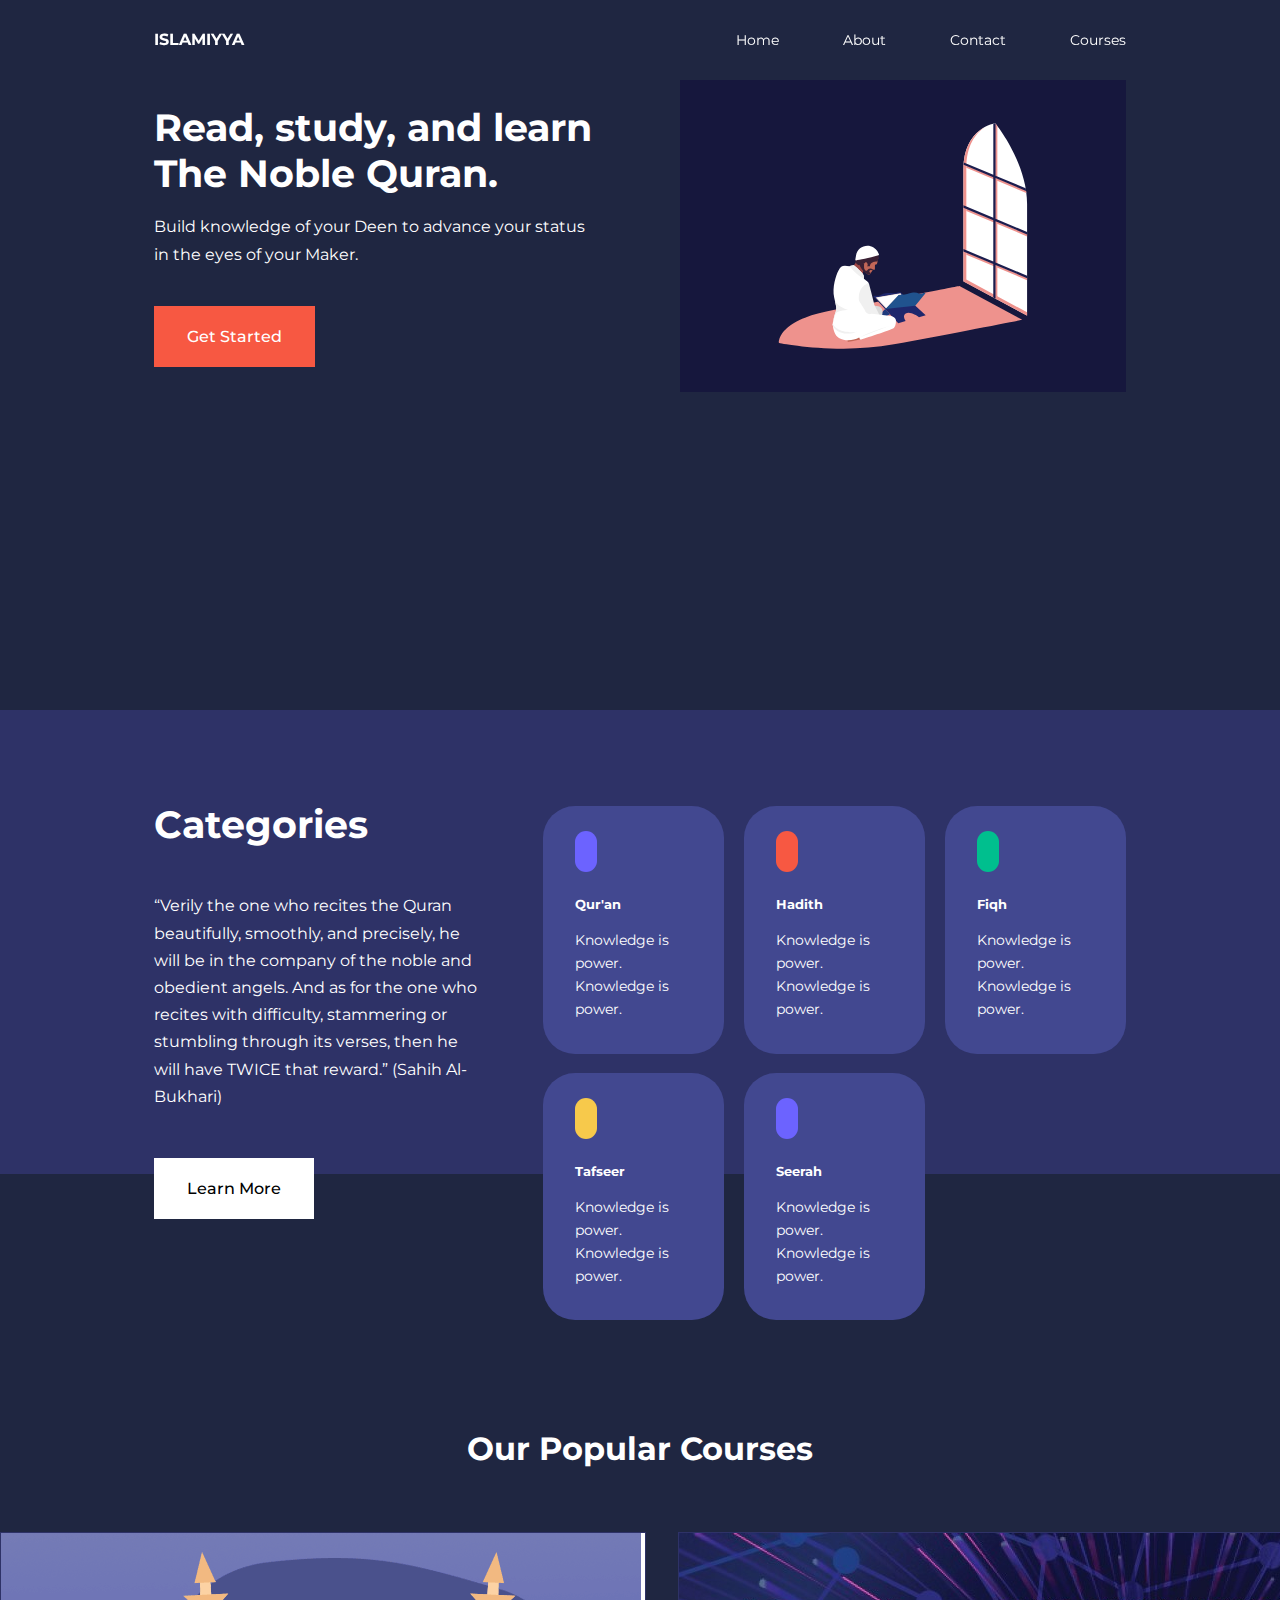
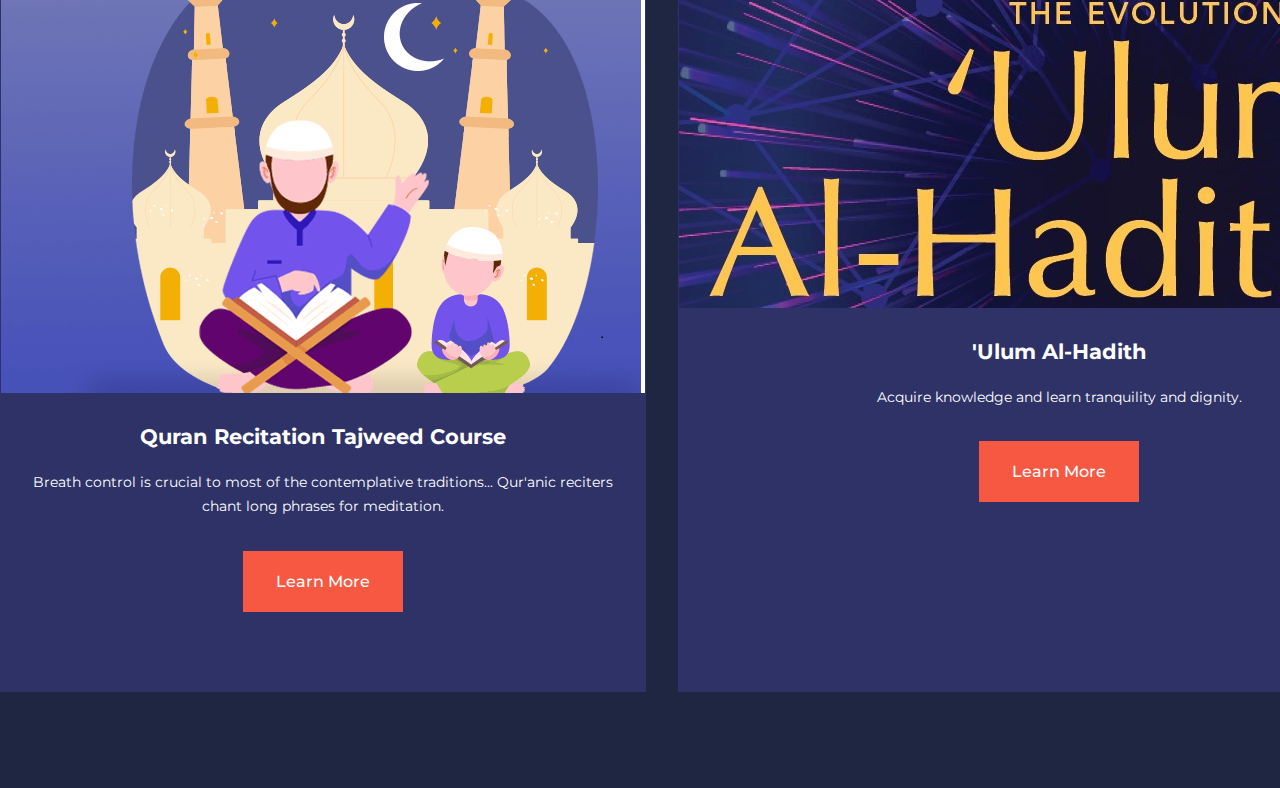
==== index.html @ 6edbc97e "working on course component" ====
<!DOCTYPE html>
<html lang="en">
<head>
    <meta charset="UTF-8">
    <meta http-equiv="X-UA-Compatible" content="IE=edge">
    <meta name="viewport" content="width=device-width, initial-scale=1.0">
    <title>Islamiyya</title>

    <!-- ICONSCOUNT CDN -->
    <link rel="stylesheet" href="https://unicons.iconscout.com/release/v4.0.0/css/line.css">

    <!-- GOOGLE FONTS (MONTSERRAT) -->
    <link rel="preconnect" href="https://fonts.googleapis.com">
    <link rel="preconnect" href="https://fonts.gstatic.com" crossorigin>
    <link href="https://fonts.googleapis.com/css2?family=Montserrat:ital,wght@0,300;0,400;0,500;0,700;0,800;0,900;1,900&family=Poppins:ital,wght@0,300;0,400;0,500;1,600&display=swap" rel="stylesheet">

    <link rel="stylesheet" href="./css/style.css">
</head>
<body> 
     <nav>
        <div class="container nav__container">
            <a href="index.html"><b>ISLAMIYYA</b></a>
            <ul class="nav__menu">
                <li><a href="index.html">Home</a></li>
                <li><a href="about.html">About</a></li>
                <li><a href="contact.html">Contact</a></li>
                <li><a href="courses.html">Courses</a></li>
            </ul>
             <button id="open-menu-btn"><i class="uil uil-list-ui-alt"></i></button>
             <button id="open-menu-btn"><i class="uil uil-multiply"></i></button>

        </div>
    </nav>
<!-- ==========================END OF NAV BAR========================= -->




<header>
    <div class="container header__container">
        <div class="header__left">
            <h1>Read, study, and learn The Noble Quran.</h1>
            <p>Build knowledge of your Deen to advance your status in the eyes of your Maker.
            </p>
            <a href="courses.html" class="btn btn-primary">Get Started</a>
        </div>

        <div class="header__right">
            <div class="header__right-image">
                <img src="./images/headerr.svg">
            </div>
        </div>
    </div>
</header>
<!-- =================END OF HEADER====================== -->




<section class="categories">
    <div class="container categories__container">
        <div class="categories__left">
            <h1>Categories</h1>
            <p>
                “Verily the one who recites the Quran beautifully, smoothly, and precisely, 
                he will be in the company of the noble and obedient angels. 
                And as for the one who recites with difficulty, stammering or stumbling through its verses, then he will have TWICE that reward.” (Sahih Al-Bukhari)
            </p>
            <a href="#" class="btn">Learn More</a>
        </div>
        <div class="categories__right">
            <article class="category">
                <span class="category__icon"><i class="uil uil-book-open"></i></span>
                    <h5>Qur'an</h5>
                    <p>Knowledge is power. Knowledge is power.</p>
            </article>

            <article class="category">
                <span class="category__icon"><i class="uil uil-book-open"></i></span>
                    <h5>Hadith</h5>
                    <p>Knowledge is power. Knowledge is power.</p>
            </article>

            <article class="category">
                <span class="category__icon"><i class="uil uil-book-open"></i></span>
                    <h5>Fiqh</h5>
                    <p>Knowledge is power. Knowledge is power.</p>
            </article>

            <article class="category">
                <span class="category__icon"><i class="uil uil-book-open"></i></span>
                    <h5>Tafseer</h5>
                    <p>Knowledge is power. Knowledge is power.</p>
            </article>

            <article class="category">
                <span class="category__icon"><i class="uil uil-book-open"></i></span>
                    <h5>Seerah</h5>
                    <p>Knowledge is power. Knowledge is power.</p>
            </article>
        </div>
    </div>
</section>
<!-- ================================END OF CATEGORIES====================================== -->




<section class="courses">
    <h2>Our Popular Courses</h2>
    <div class="containaner courses__container">
        <article class="course">
            <div class="course__image">
                <img src="./images/course1.png">
            </div>
            <div class="course__info">
                <h4>Quran Recitation Tajweed Course</h4>
            <p>Breath control is crucial to most of the contemplative traditions... Qur'anic reciters chant long phrases for meditation.</p>
            <a href="courses.html" class="btn btn-primary">Learn More</a>
            </div>
        </article>
        <article class="course">
            <div class="course__image">
                <img src="./images/course2.jpg">
            </div>
           <div class="course__info">
            <h4>'Ulum Al-Hadith</h4>
            <p>Acquire knowledge and learn tranquility and dignity.</p>
            <a href="courses.html" class="btn btn-primary">Learn More</a>
           </div>
        </article>
        <article class="course">
            <div class="course__image">
                <img src="./images/course3.jpg">
            </div>
            <div class="course__info">
                <h4>Tafseer</h4>
            <p>Tafseer is essential for proper understanding of Quran. Without knowledge of Tafseer, we can't understand the meaning of Quran. Tafseer is meant to explain to mankind the Book that has been revealed to them by Allah.</p>
            <a href="courses.html" class="btn btn-primary">Learn More</a>
            </div>
        </article>
    </div>
</section>
<!-- =======================END OF COURSES======================== -->





<script src="./main.js"></script>

</body>
</html>
---- css/style.css ----
* {
    margin: 0;
    padding: 0;
    border: 0;
    outline: 0;
    text-decoration: none;
    list-style: none;
    box-sizing: border-box;
}

:root {
    --color-primary: #6c63ff;
    --color-success: #00bf8e;
    --color-warning: #f7c94b;
    --color-danger: #f75842;
    --color-danger-variant: rgba(247, 88, 66, 0.4);
    --color-white: #fff;
    --color-light: rgba(255, 255, 255, 0.7);
    --color-black: #000;
    --color-bg: #1f2641;
    --color-bg1:#2e3267;
    --color-bg2: #424890;

    --container-width-lg: 76%;
    --container-width-md: 90%;
    --container-width-sm: 94%;

    --transition: all 400ms ease;
}

body {
    font-family: 'Montserrat', sans-serif;
    line-height: 1.7;
    color: var(--color-white);
    background: var(--color-bg);
}

.container {
    width: var(--container-width-lg);
    margin: 0 auto;
}

section {
    padding: 6rem 0;
}

section h2 {
    text-align: center;
    margin-bottom: 4rem;
}

h1,
h2,
h3,
h4,
h5 {
    line-height: 1.2;
}

h1 {
    font-size: 2.4rem;
}

h2 {
    font-size: 2rem;
}

h3 {
    font-size: 1.6rem; 
}

h4 {
    font-size: 1.3rem;
}

a {
    color: var(--color-white);
}

img {
    width: 100;
    display: block;
    object-fit: cover;
}

.btn {
    display: inline-block;
    background: var(--color-white);
    color: var(--color-black);
    padding: 1rem 2rem;
    border: 1px solid transparent;
    font-weight: 500;
    transition: var(--transition);
}

.btn:hover {
    background: transparent;
    color: var(--color-white);
    border-color: var(--color-white);
}

.btn-primary {
    background: var(--color-danger);
    color: var(--color-white);
}

/* ================== NAV BAR ===================== */
nav {
    background: transparent;
    width: 100vw;
    height: 5rem;
    position: fixed;
    top: 0;
    z-index: 11;
}

/* change navbar styles on scroll using js */
.window-scroll {
    background: var(--color-primary);
    box-shadow: 0 1rem 2rem rgba(0, 0, 0, 0.2);
}

.nav__container {
    height: 100%;
    display: flex;
    justify-content: space-between;
    align-items: center;
}

nav button {
    display: none; 
}

.nav__menu {
    display: flex;
    align-items: center;
    gap: 4rem;
}

.nav__menu a {
    font-size: 0.9rem;
    transition: var(--transition);
}

.nav__menu a:hover {
    color: var(--color-bg2);
}

/* =================HEADER==================== */
header {
    position: relative;
    top: 5rem;
    overflow: hidden;
    height: 70vh;
    margin-bottom: 5rem;
}

.header__container {
    display: grid;
    grid-template-columns: 1fr 1fr;
    align-items: center;
    gap: 5rem;
}

.header__left p {
    margin: 1rem 0 2.4rem;
}


/* =================CATEGORIES==================== */
.categories {
    background: var(--color-bg1);
    height:29rem;
}

.categories h1 {
    line-height: 1;
    margin-bottom: 3rem;
}

.categories__container {
    display: grid;
    grid-template-columns: 40% 60%;
    /* gap: 4rem; */
}

.categories__left {
    margin-right: 4rem;
}

.categories__left p {
    margin: 1rem 0 3rem;
}

.categories__right {
    display: grid;
    grid-template-columns: repeat(3, 1fr);
    gap: 1.2rem;
}

.category {
    background: var(--color-bg2);
    padding: 2rem;
    border-radius: 2rem;
    transition: var(--transition);
}

.category:hover {
    box-shadow: 0 3rem 3rem rgba(0, 0, 0, 0.3);
    z-index: 1;
}

.category:nth-child(2) .category__icon {
    background: var(--color-danger);
}

.category:nth-child(3) .category__icon {
    background: var(--color-success);
}

.category:nth-child(4) .category__icon {
    background: var(--color-warning);
}

.category:nth-child(5) .category__icon {
    background: var(--color-primary);
}

.category__icon {
    background: var(--color-primary);
    padding: 0.7rem;
    border-radius: 0.9rem;
}

.category h5 {
    margin: 2rem 0 1rem;
}

.category p {
    font-size: 0.85rem;
}

/* =============POPULAR COURSES================= */
.courses {
    margin-top: 10rem;
}

.courses__container {
    display: grid;
    grid-template-columns: repeat(3, 1fr);
    gap: 2rem;
}

.course {
    background: var(--color-bg1);
    text-align: center;
    border: 1px solid transparent;
    transition: var(--transition);
}

.course:hover {
    background: transparent;
    border-color: var(--color-primary);
}


.course__info {
    padding: 2rem;
}

.course__info p {
    margin: 1.2rem 0 2rem;
    font-size: 0.9rem;
}
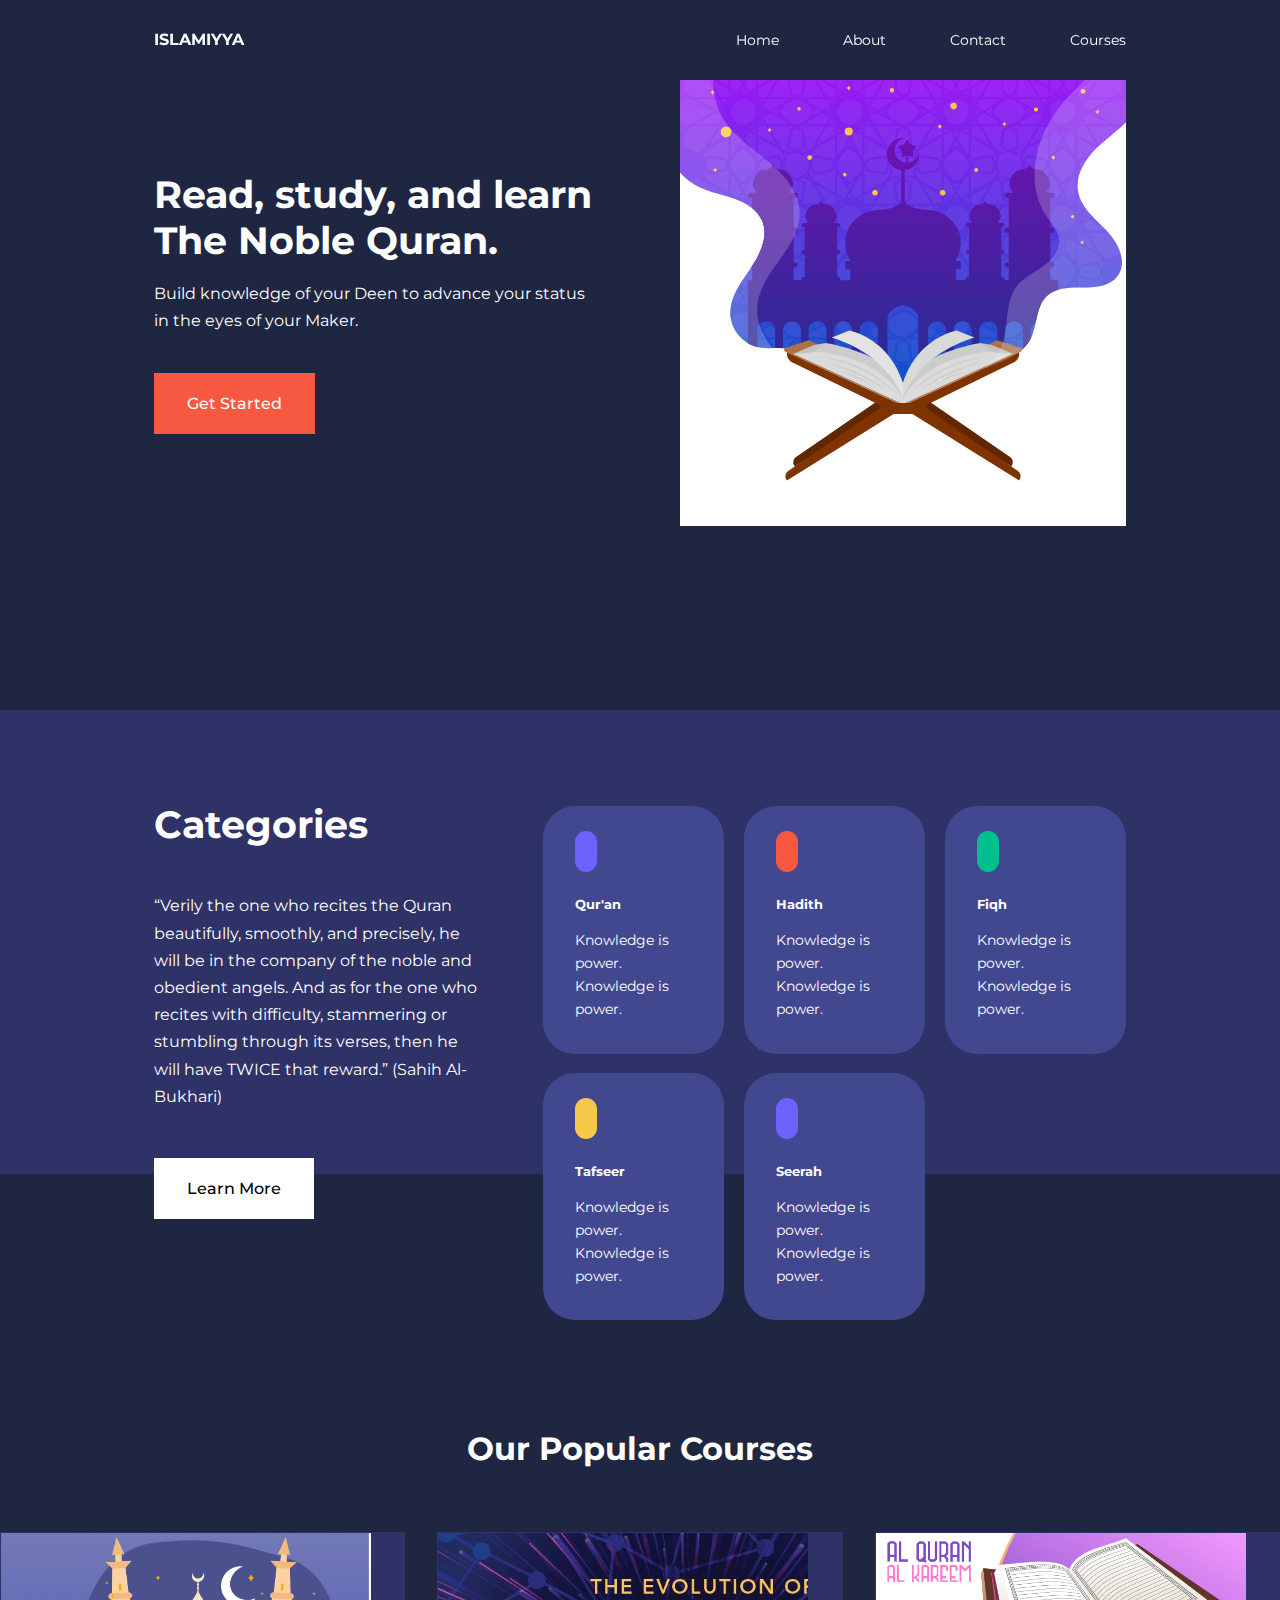
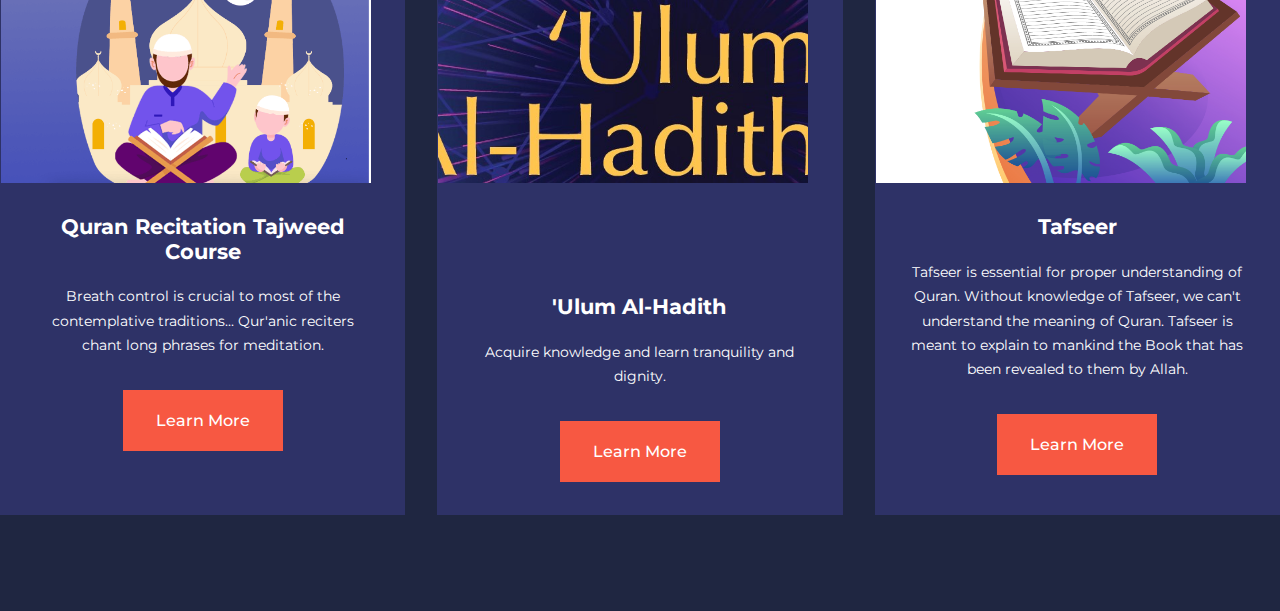
==== commit 2aff0dd7: "replace img-s" ====
--- a/index.html
+++ b/index.html
@@ -47,7 +47,7 @@
 
         <div class="header__right">
             <div class="header__right-image">
-                <img src="./images/headerr.svg">
+                <img src="./images/headerrr.svg">
             </div>
         </div>
     </div>
@@ -111,7 +111,7 @@
     <div class="containaner courses__container">
         <article class="course">
             <div class="course__image">
-                <img src="./images/course1.png">
+                <img src="./images/course1.png" width="370" height="250" />
             </div>
             <div class="course__info">
                 <h4>Quran Recitation Tajweed Course</h4>
@@ -121,7 +121,7 @@
         </article>
         <article class="course">
             <div class="course__image">
-                <img src="./images/course2.jpg">
+                <img src="./images/course2.jpg" width="370" height="250" />
             </div>
            <div class="course__info">
             <h4>'Ulum Al-Hadith</h4>
@@ -131,7 +131,7 @@
         </article>
         <article class="course">
             <div class="course__image">
-                <img src="./images/course3.jpg">
+                <img src="./images/course33.jpg" width="370" height="250" />
             </div>
             <div class="course__info">
                 <h4>Tafseer</h4>
--- a/css/style.css
+++ b/css/style.css
@@ -271,4 +271,8 @@
 .course__info p {
     margin: 1.2rem 0 2rem;
     font-size: 0.9rem;
-}+}
+.course:nth-child(2) .course__info  {
+    margin-top: 5rem;
+}
+
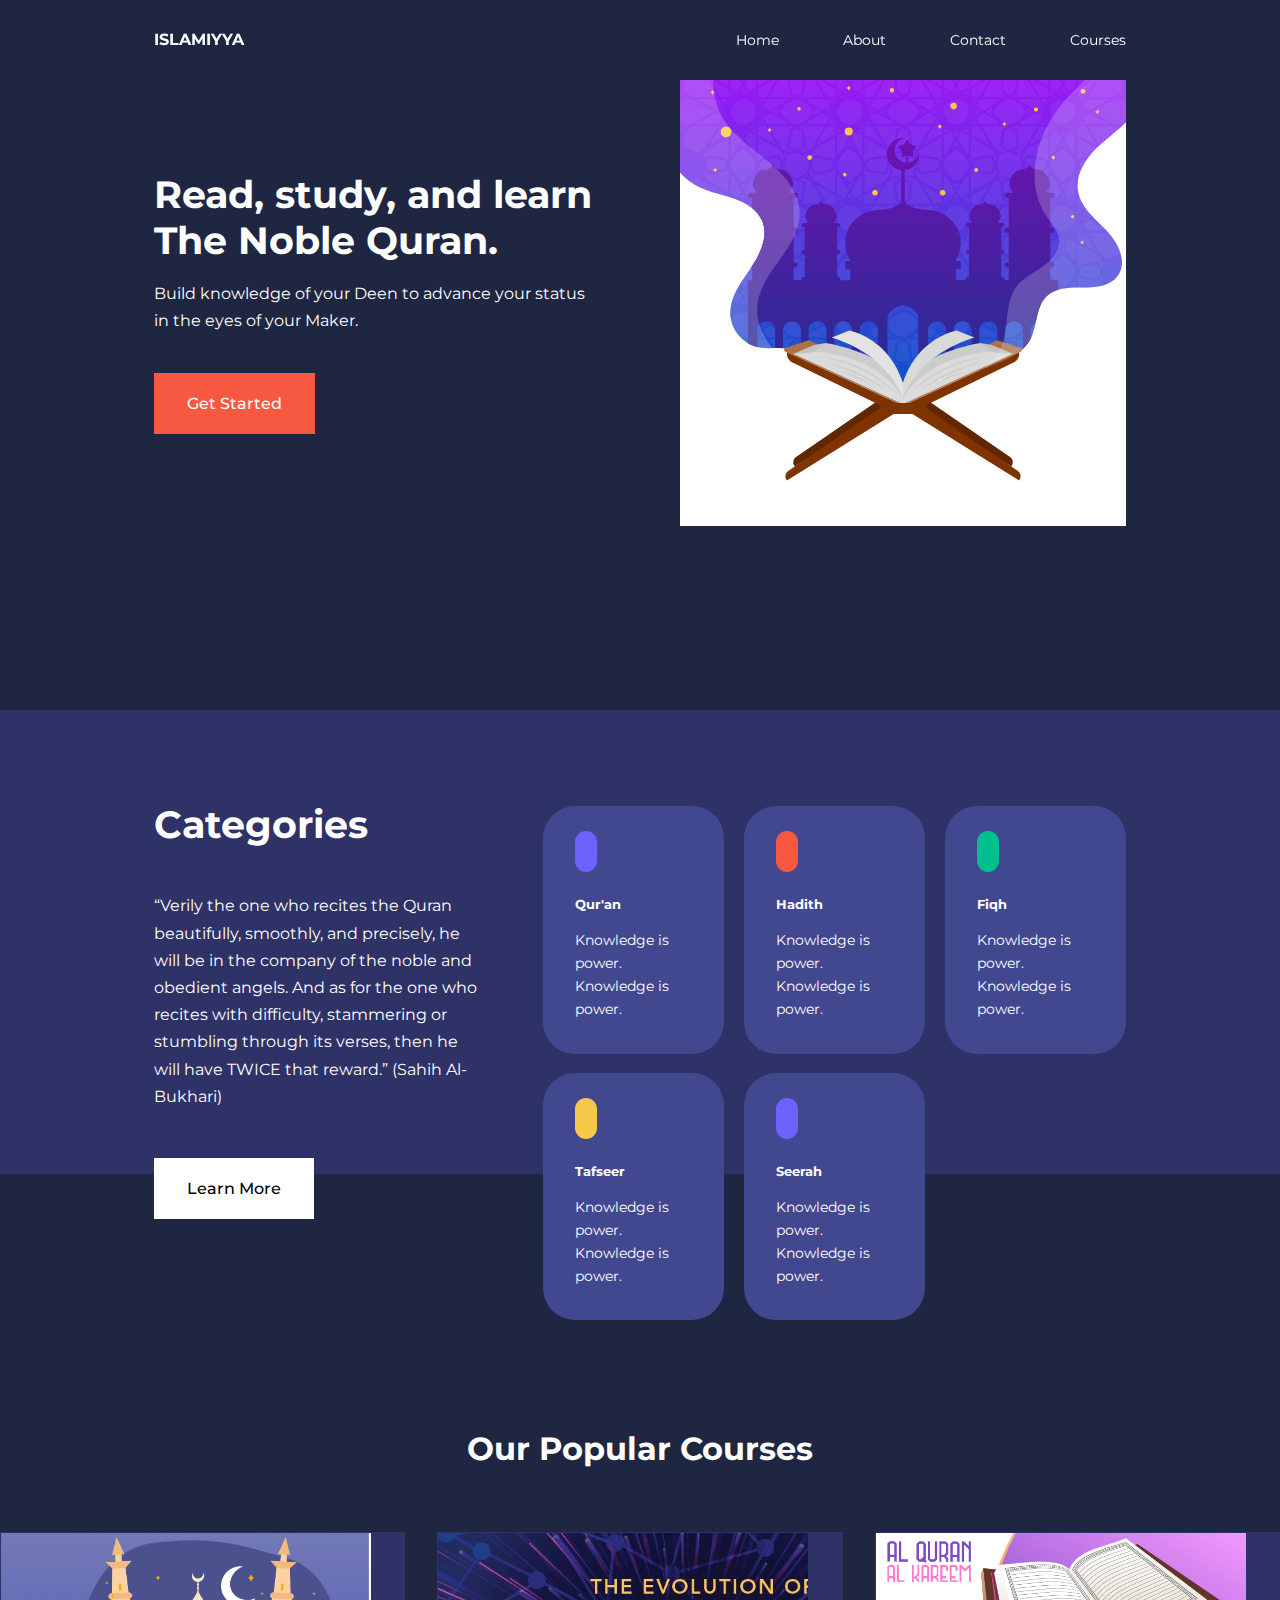
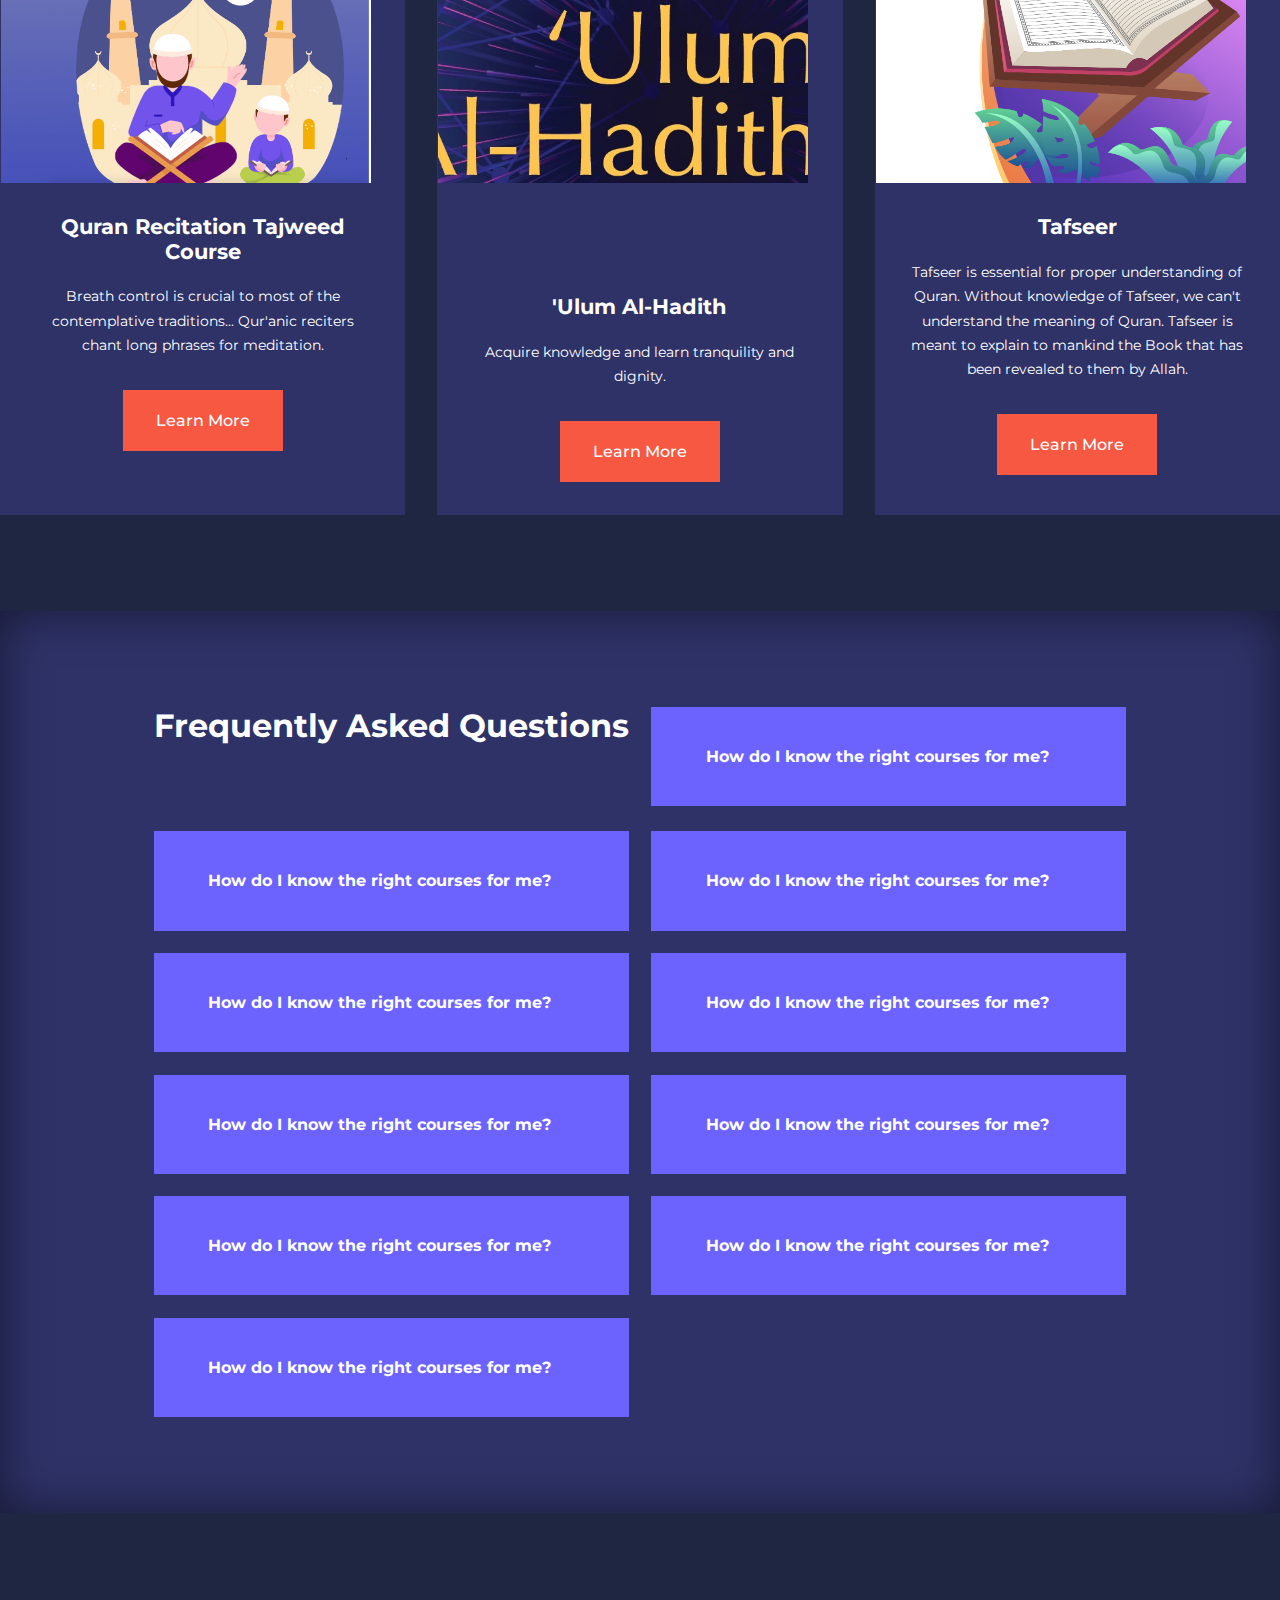
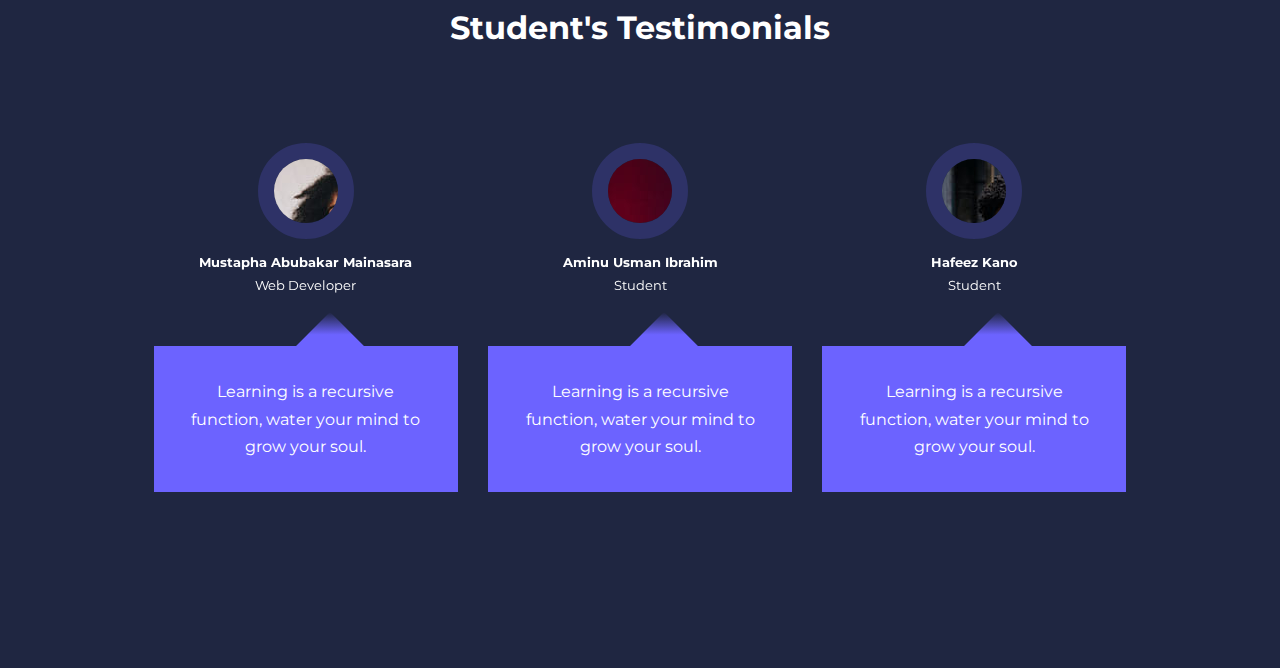
==== commit cd67f8ca: "working on swiperjs" ====
--- a/index.html
+++ b/index.html
@@ -13,6 +13,13 @@
     <link rel="preconnect" href="https://fonts.googleapis.com">
     <link rel="preconnect" href="https://fonts.gstatic.com" crossorigin>
     <link href="https://fonts.googleapis.com/css2?family=Montserrat:ital,wght@0,300;0,400;0,500;0,700;0,800;0,900;1,900&family=Poppins:ital,wght@0,300;0,400;0,500;1,600&display=swap" rel="stylesheet">
+
+
+    <!-- SWIPER JS -->
+    <link
+    rel="stylesheet"
+    href="https://cdn.jsdelivr.net/npm/swiper@8/swiper-bundle.min.css"
+    />
 
     <link rel="stylesheet" href="./css/style.css">
 </head>
@@ -144,10 +151,207 @@
 <!-- =======================END OF COURSES======================== -->
 
 
-
-
-
+<section class="faqs ">
+    <div class="container faqs__container">
+        <H2>Frequently Asked Questions</H2>
+        <article class="faq">
+            <div class="faq__icon"><i class="uil uil-plus"></i></div>
+            <div class="question__answer">
+                <h4>How do I know the right courses for me?</h4>
+                <p>
+                    Learning is a recursive function. Learning is a recursive function. Learning is a recursive function. Learning is a recursive 
+                    Learning is a recursive function. Learning is a recursive function.function. Learning is a recursive function. Learning is a recursive function. Learning is a recursive function.
+                </p>
+            </div>
+        </article>
+
+        <article class="faq">
+            <div class="faq__icon"><i class="uil uil-plus"></i></div>
+            <div class="question__answer">
+                <h4>How do I know the right courses for me?</h4>
+                <p>
+                    Learning is a recursive function. Learning is a recursive function. Learning is a recursive function. Learning is a recursive 
+                    Learning is a recursive function. Learning is a recursive function.function. Learning is a recursive function. Learning is a recursive function. Learning is a recursive function.
+                </p>
+            </div>
+        </article>
+        
+        <article class="faq">
+            <div class="faq__icon"><i class="uil uil-plus"></i></div>
+            <div class="question__answer">
+                <h4>How do I know the right courses for me?</h4>
+                <p>
+                    Learning is a recursive function. Learning is a recursive function. Learning is a recursive function. Learning is a recursive 
+                    Learning is a recursive function. Learning is a recursive function.function. Learning is a recursive function. Learning is a recursive function. Learning is a recursive function.
+                </p>
+            </div>
+        </article>
+        
+        <article class="faq">
+            <div class="faq__icon"><i class="uil uil-plus"></i></div>
+            <div class="question__answer">
+                <h4>How do I know the right courses for me?</h4>
+                <p>
+                    Learning is a recursive function. Learning is a recursive function. Learning is a recursive function. Learning is a recursive 
+                    Learning is a recursive function. Learning is a recursive function.function. Learning is a recursive function. Learning is a recursive function. Learning is a recursive function.
+                </p>
+            </div>
+        </article>
+        
+        <article class="faq">
+            <div class="faq__icon"><i class="uil uil-plus"></i></div>
+            <div class="question__answer">
+                <h4>How do I know the right courses for me?</h4>
+                <p>
+                    Learning is a recursive function. Learning is a recursive function. Learning is a recursive function. Learning is a recursive 
+                    Learning is a recursive function. Learning is a recursive function.function. Learning is a recursive function. Learning is a recursive function. Learning is a recursive function.
+                </p>
+            </div>
+        </article>
+        
+        <article class="faq">
+            <div class="faq__icon"><i class="uil uil-plus"></i></div>
+            <div class="question__answer">
+                <h4>How do I know the right courses for me?</h4>
+                <p>
+                    Learning is a recursive function. Learning is a recursive function. Learning is a recursive function. Learning is a recursive 
+                    Learning is a recursive function. Learning is a recursive function.function. Learning is a recursive function. Learning is a recursive function. Learning is a recursive function.
+                </p>
+            </div>
+        </article>
+        
+        <article class="faq">
+            <div class="faq__icon"><i class="uil uil-plus"></i></div>
+            <div class="question__answer">
+                <h4>How do I know the right courses for me?</h4>
+                <p>
+                    Learning is a recursive function. Learning is a recursive function. Learning is a recursive function. Learning is a recursive 
+                    Learning is a recursive function. Learning is a recursive function.function. Learning is a recursive function. Learning is a recursive function. Learning is a recursive function.
+                </p>
+            </div>
+        </article>
+        
+        <article class="faq">
+            <div class="faq__icon"><i class="uil uil-plus"></i></div>
+            <div class="question__answer">
+                <h4>How do I know the right courses for me?</h4>
+                <p>
+                    Learning is a recursive function. Learning is a recursive function. Learning is a recursive function. Learning is a recursive 
+                    Learning is a recursive function. Learning is a recursive function.function. Learning is a recursive function. Learning is a recursive function. Learning is a recursive function.
+                </p>
+            </div>
+        </article>
+        
+        <article class="faq">
+            <div class="faq__icon"><i class="uil uil-plus"></i></div>
+            <div class="question__answer">
+                <h4>How do I know the right courses for me?</h4>
+                <p>
+                    Learning is a recursive function. Learning is a recursive function. Learning is a recursive function. Learning is a recursive 
+                    Learning is a recursive function. Learning is a recursive function.function. Learning is a recursive function. Learning is a recursive function. Learning is a recursive function.
+                </p>
+            </div>
+        </article>
+        
+        <article class="faq">
+            <div class="faq__icon"><i class="uil uil-plus"></i></div>
+            <div class="question__answer">
+                <h4>How do I know the right courses for me?</h4>
+                <p>
+                    Learning is a recursive function. Learning is a recursive function. Learning is a recursive function. Learning is a recursive 
+                    Learning is a recursive function. Learning is a recursive function.function. Learning is a recursive function. Learning is a recursive function. Learning is a recursive function.
+                </p>
+            </div>
+        </article>
+    </div>
+</section>
+<!-- ==================END OF FAQS================================= -->
+
+
+<section class="container testimonials__container mySwiper">
+    <h2>Student's Testimonials</h2>
+    <div class="swiper-wrapper">
+        <article class="testimonial swiper-slide">
+            <div class="avatar">
+                <img src="./images/avatar1.jpg">
+            </div>
+            <div class="testimonial__info">
+                <h5>Mustapha Abubakar Mainasara</h5>
+                <small>Web Developer</small>
+                <div class="testimonial__body">
+                    <p>Learning is a recursive function, water your mind to grow your soul.</p>
+                </div>
+            </div> 
+        </article>
+
+        <article class="testimonial swiper-slide">
+            <div class="avatar">
+                <img src="./images/avatar2.jpg">
+            </div>
+            <div class="testimonial__info">
+                <h5>Aminu Usman Ibrahim</h5>
+                <small>Student</small>
+                <div class="testimonial__body">
+                    <p>Learning is a recursive function, water your mind to grow your soul.</p>
+                </div>
+            </div>
+        </article>
+
+        <article class="testimonial swiper-slide">
+            <div class="avatar">
+                <img src="./images/avatar3.jpg">
+            </div>
+            <div class="testimonial__info">
+                <h5>Hafeez Kano</h5>
+                <small>Student</small>
+                <div class="testimonial__body">
+                    <p>Learning is a recursive function, water your mind to grow your soul.</p>
+                </div>
+            </div>
+        </article>
+
+        <article class="testimonial swiper-slide">
+            <div class="avatar">
+                <img src="./images/avatar4.jpg">
+            </div>
+            <div class="testimonial__info">
+                <h5>Usman Auta</h5>
+                <small>Student</small>
+                <div class="testimonial__body">
+                    <p>Learning is a recursive function, water your mind to grow your soul.</p>
+                </div>
+            </div>
+        </article>
+
+        <article class="testimonial swiper-slide">
+            <div class="avatar">
+                <img src="./images/avatar5.jpg">
+            </div>
+            <div class="testimonial__info">
+                <h5>Mustapha Abubakar Mainasara</h5>
+                <small>Student</small>
+                <div class="testimonial__body">
+                    <p>Learning is a recursive function, water your mind to grow your soul.</p>
+                </div>
+            </div>
+        </article>
+    </div>
+</section>
+
+
+<script src="https://cdn.jsdelivr.net/npm/swiper@8/swiper-bundle.min.js"></script>
 <script src="./main.js"></script>
+
+<script>
+    var swiper = new Swiper(".mySwiper", {
+      slidesPerView: "3",
+      spaceBetween: 30,
+      pagination: {
+        el: ".swiper-pagination",
+        clickable: true,
+      },
+    });
+</script>
 
 </body>
 </html>--- a/css/style.css
+++ b/css/style.css
@@ -256,6 +256,7 @@
     text-align: center;
     border: 1px solid transparent;
     transition: var(--transition);
+    /* height: fit-content; */
 }
 
 .course:hover {
@@ -276,3 +277,93 @@
     margin-top: 5rem;
 }
 
+/* =================FAQS==================== */
+.faqs {
+    background: var(--color-bg1);
+    box-shadow: inset 0 0 3rem rgba(0, 0, 0, 0.5);
+}
+
+.faqs__container {
+    display: grid;
+    grid-template-columns: 1fr 1fr;
+    gap: 1.4rem;
+}
+
+.faq {
+    padding: 2rem;
+    display: flex;
+    align-items: center;
+    gap: 1.4rem;
+    height: fit-content;
+    background: var(--color-primary);
+    cursor: pointer;
+}
+
+.faq h4 {
+    font-size: 1rem;
+    line-height: 2.2;
+}
+
+.faq__icon {
+    align-self: flex-start;
+    font-size: 1.2rem;
+}
+
+.faq p {
+    margin-top: 0.8rem;
+    display: none;
+}
+
+.faq.open p {
+    display: block;
+}
+
+
+/* =======================TESTIMONIALS========================= */
+.testimonials__container {
+    overflow-x: hidden;
+    position: relative;
+    margin-bottom: 5rem;
+}
+
+.testimonial {
+    padding-top: 2rem;
+}
+
+.avatar {
+    width: 6rem;
+    height: 6rem;
+    border-radius: 50%;
+    overflow: hidden;
+    margin: 0 auto 1rem;
+    border: 1rem solid var(--color-bg1);
+}
+
+.testimonial__info {
+    text-align: center;
+}
+
+.testimonial__body {
+    background: var(--color-primary);
+    padding: 2rem;
+    margin-top: 3rem;
+    position: relative;
+}
+
+.testimonial__body::before {
+    content: "";
+    display: block;
+    background: linear-gradient(135deg, transparent,
+    var(--color-primary),
+    var(--color-primary),
+    var(--color-primary)
+    );
+    width: 3rem;
+    height: 3rem;
+    position: absolute;
+    left: 50%;
+    top: -1.5rem;
+    transform: rotate(45deg);
+}
+
+
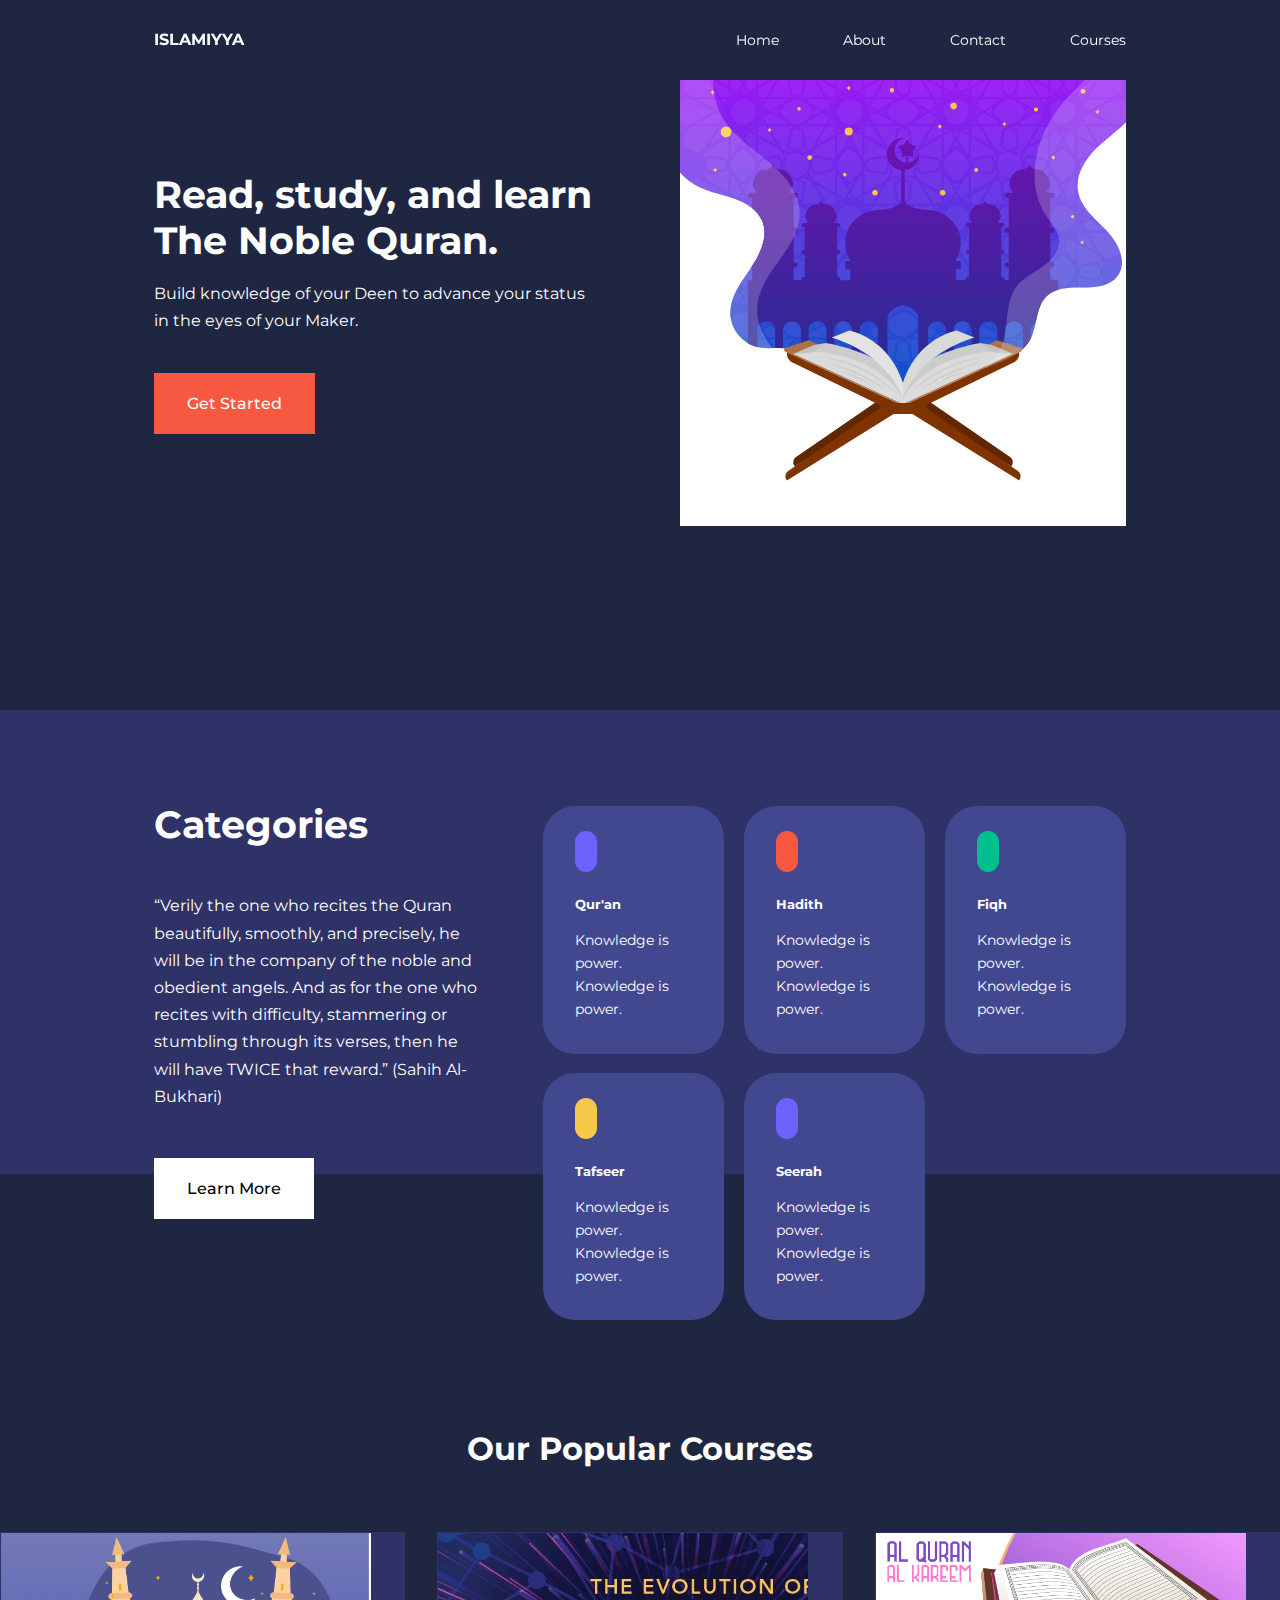
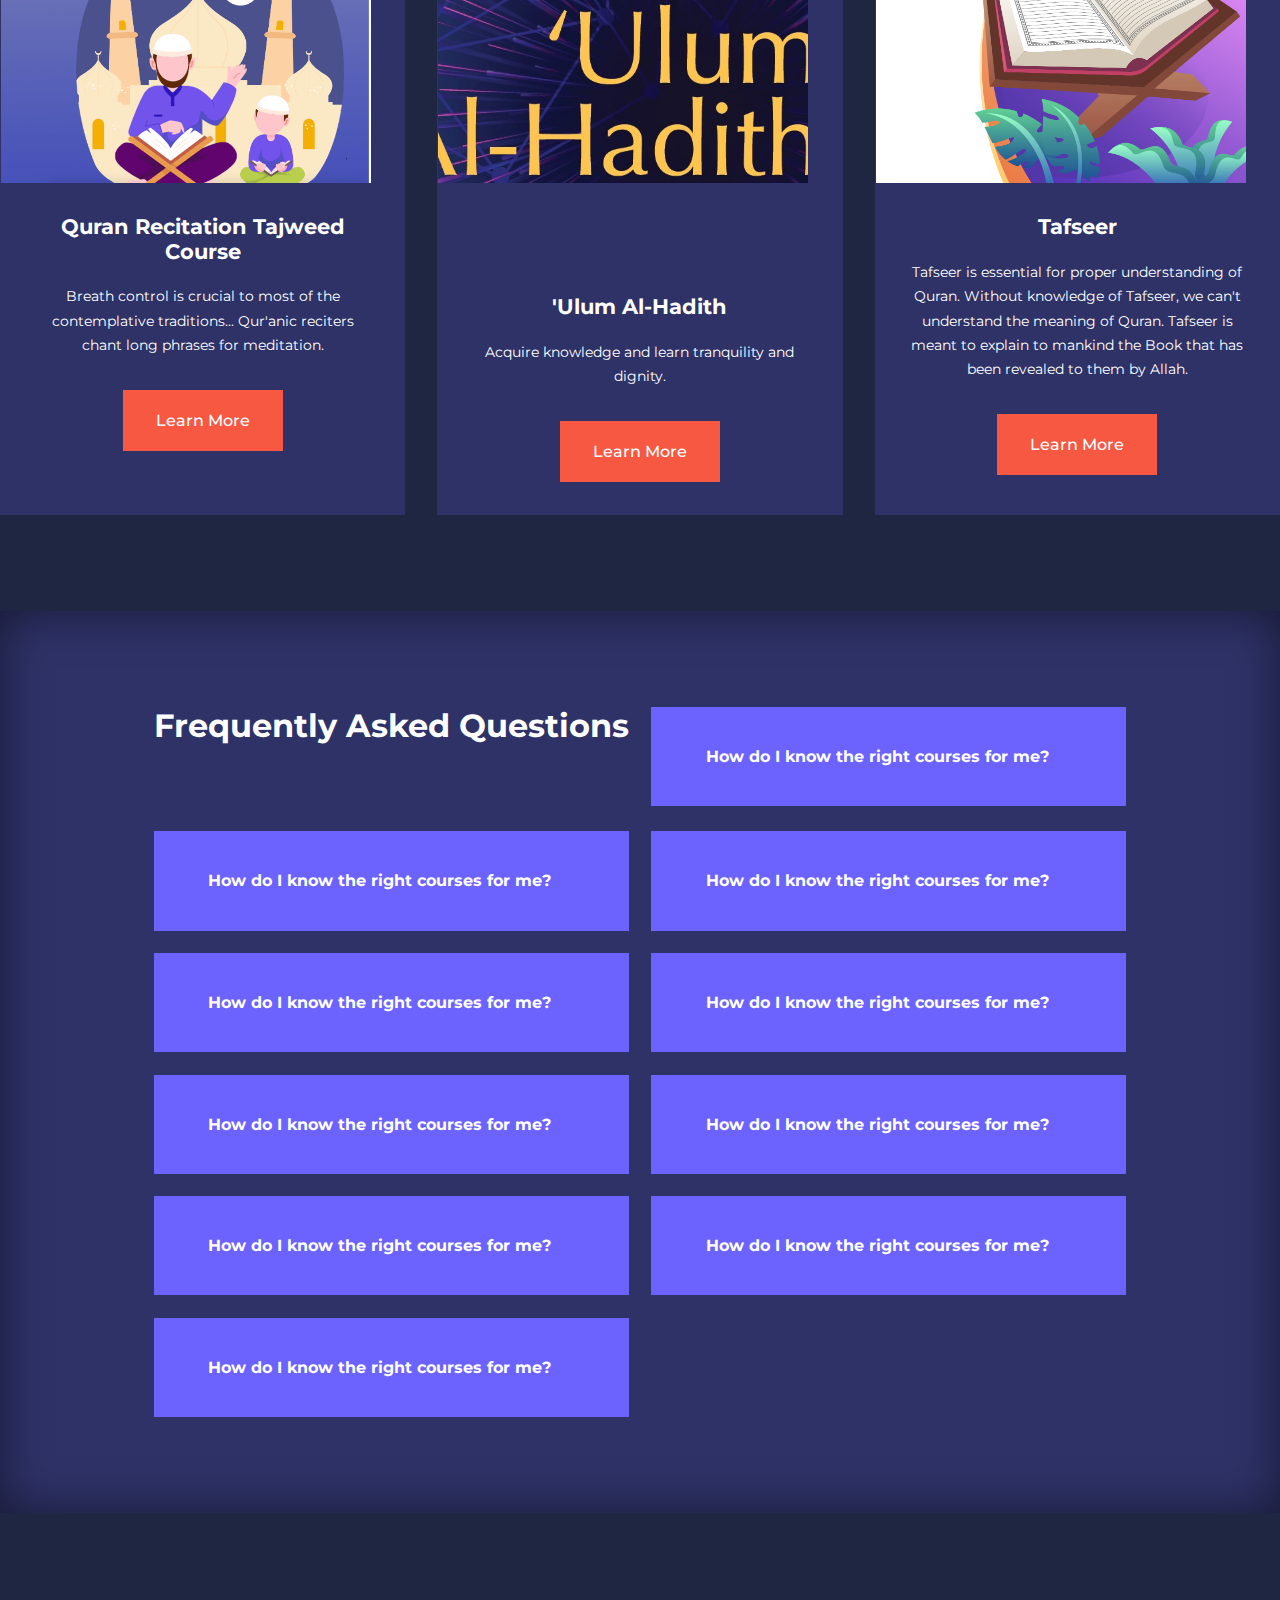
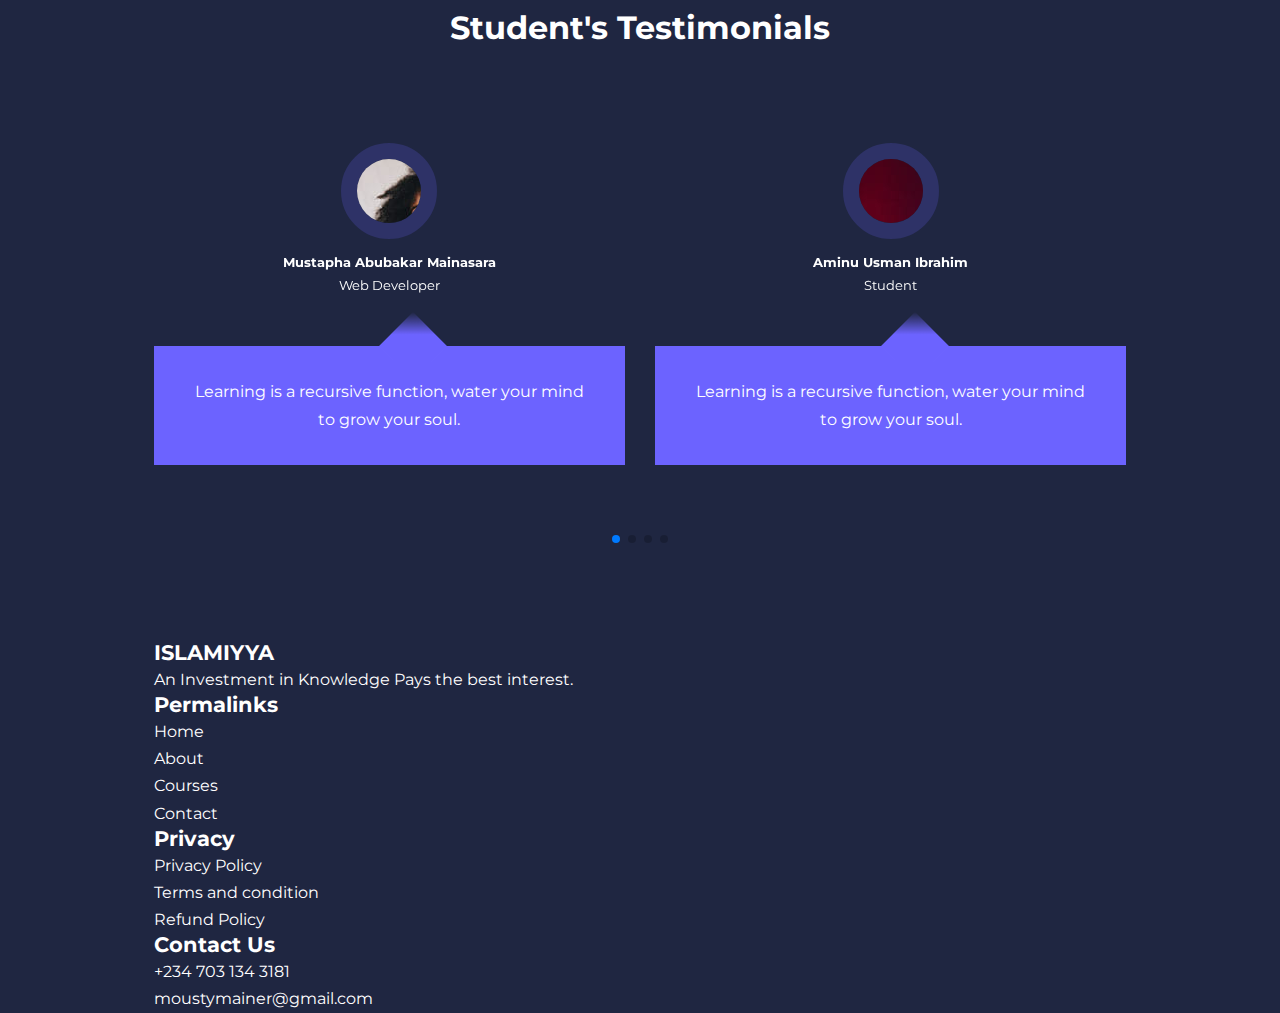
==== commit e223d7d1: "Update index.html" ====
--- a/index.html
+++ b/index.html
@@ -336,7 +336,52 @@
             </div>
         </article>
     </div>
+    <div class="swiper-pagination"></div>
 </section>
+
+
+
+<footer class="footer">
+    <div class="container footer__container">
+        <div class="footer__1">
+            <a href="index.html" class="footer__logo"><h4>ISLAMIYYA</h4></a>
+            <p>An Investment in Knowledge Pays the best interest.</p>
+        </div>
+        
+        <div class="footer__2">
+            <h4>Permalinks</h4>
+            <ul class="permalinks">
+                <li><a href="index.html">Home</a></li>
+                <li><a href="about.html">About</a></li>
+                <li><a href="courses.html">Courses</a></li>
+                <li><a href="contact.html">Contact</a></li>
+            </ul>
+        </div>
+
+        <div class="footer__3">
+            <h4>Privacy</h4>
+            <ul class="privacy">
+                <li><a href="#">Privacy Policy</a></li>
+                <li><a href="#">Terms and condition</a></li>
+                <li><a href="#">Refund Policy</a></li>
+            </ul>
+        </div>
+
+        <div class="footer__4">
+            <h4>Contact Us</h4>
+            <div>
+                <p>+234 703 134 3181</p>
+                <p>moustymainer@gmail.com</p>
+            </div>
+
+        <ul class="footer__socials"></ul>
+            <li>
+                <a href="#"><i class="uil uil-facebook-f"></i></a>
+            </li>
+        </div>
+
+    </div>
+</footer>
 
 
 <script src="https://cdn.jsdelivr.net/npm/swiper@8/swiper-bundle.min.js"></script>
@@ -344,12 +389,18 @@
 
 <script>
     var swiper = new Swiper(".mySwiper", {
-      slidesPerView: "3",
+      slidesPerView: "1",
       spaceBetween: 30,
       pagination: {
         el: ".swiper-pagination",
         clickable: true,
       },
+      // when window width is >= 600px
+      breakpoints: {
+        600: {
+            slidesPerView: 2
+        }
+      }
     });
 </script>
 
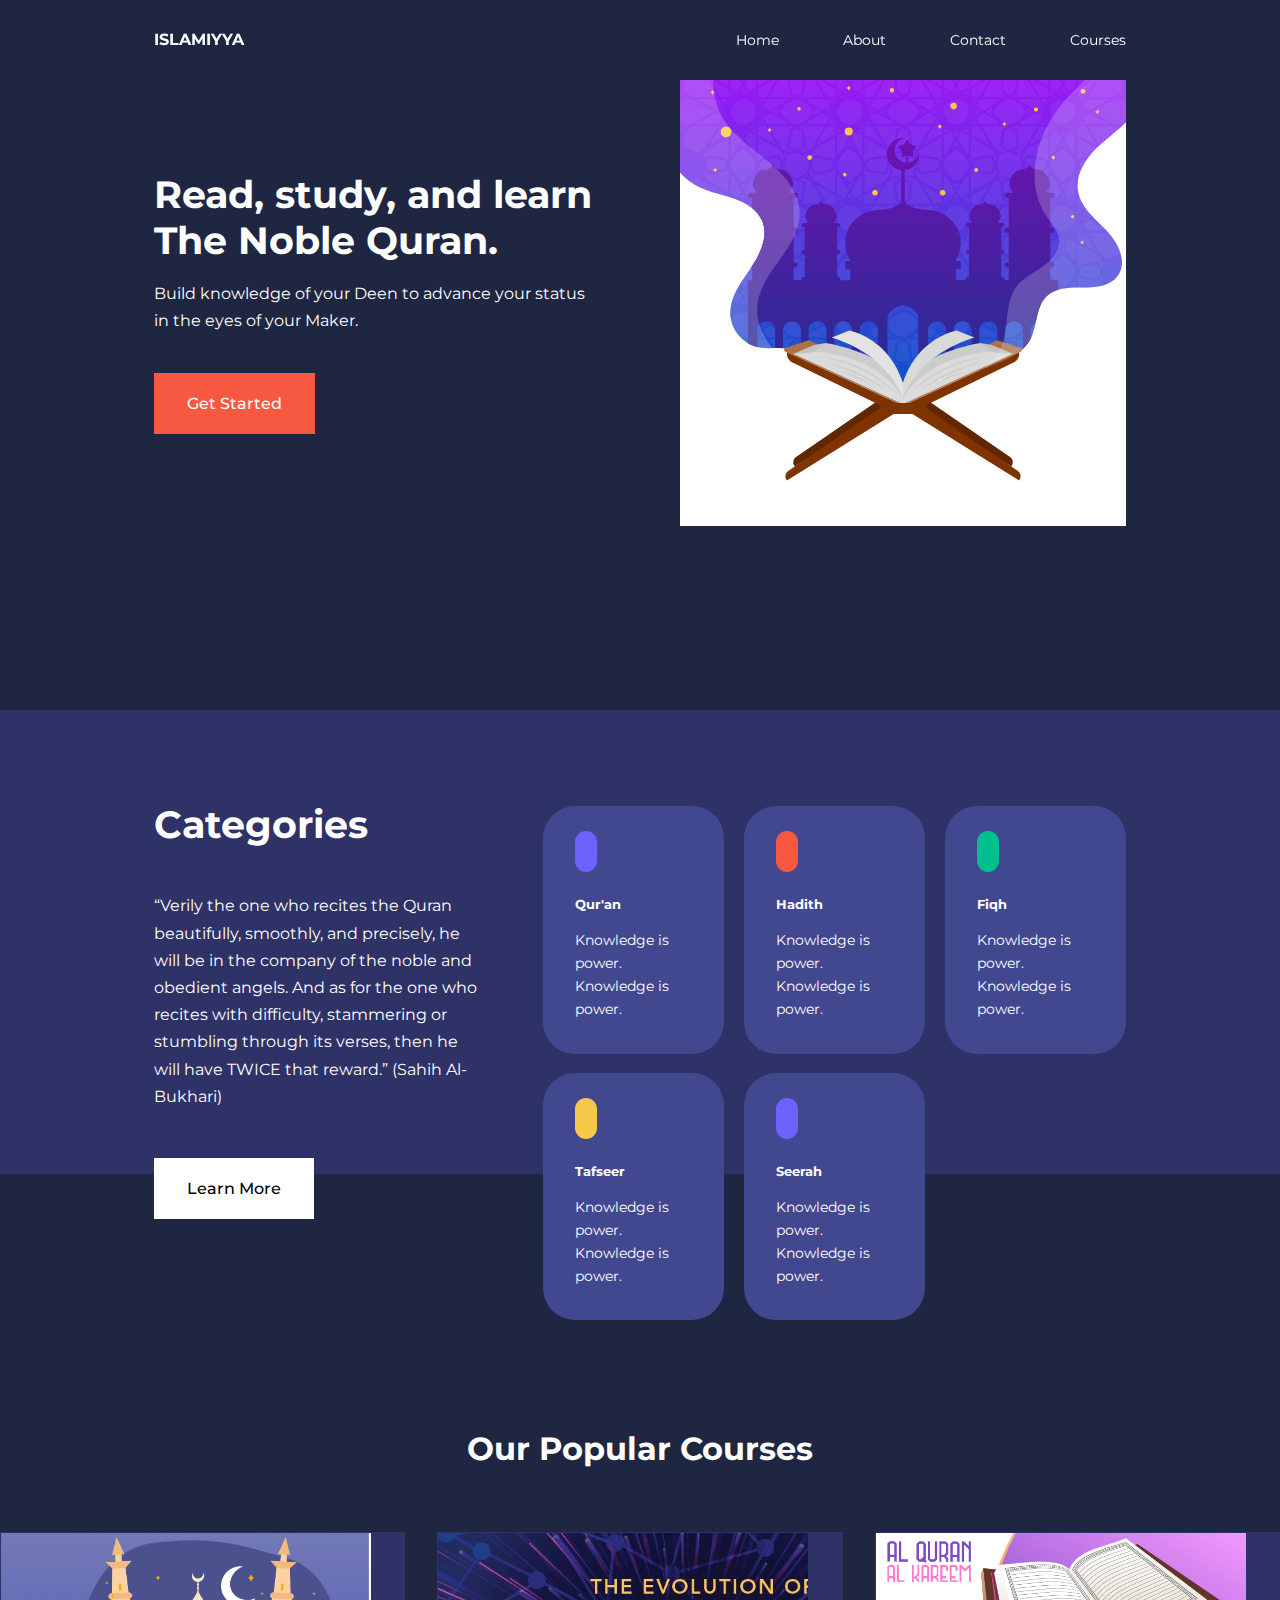
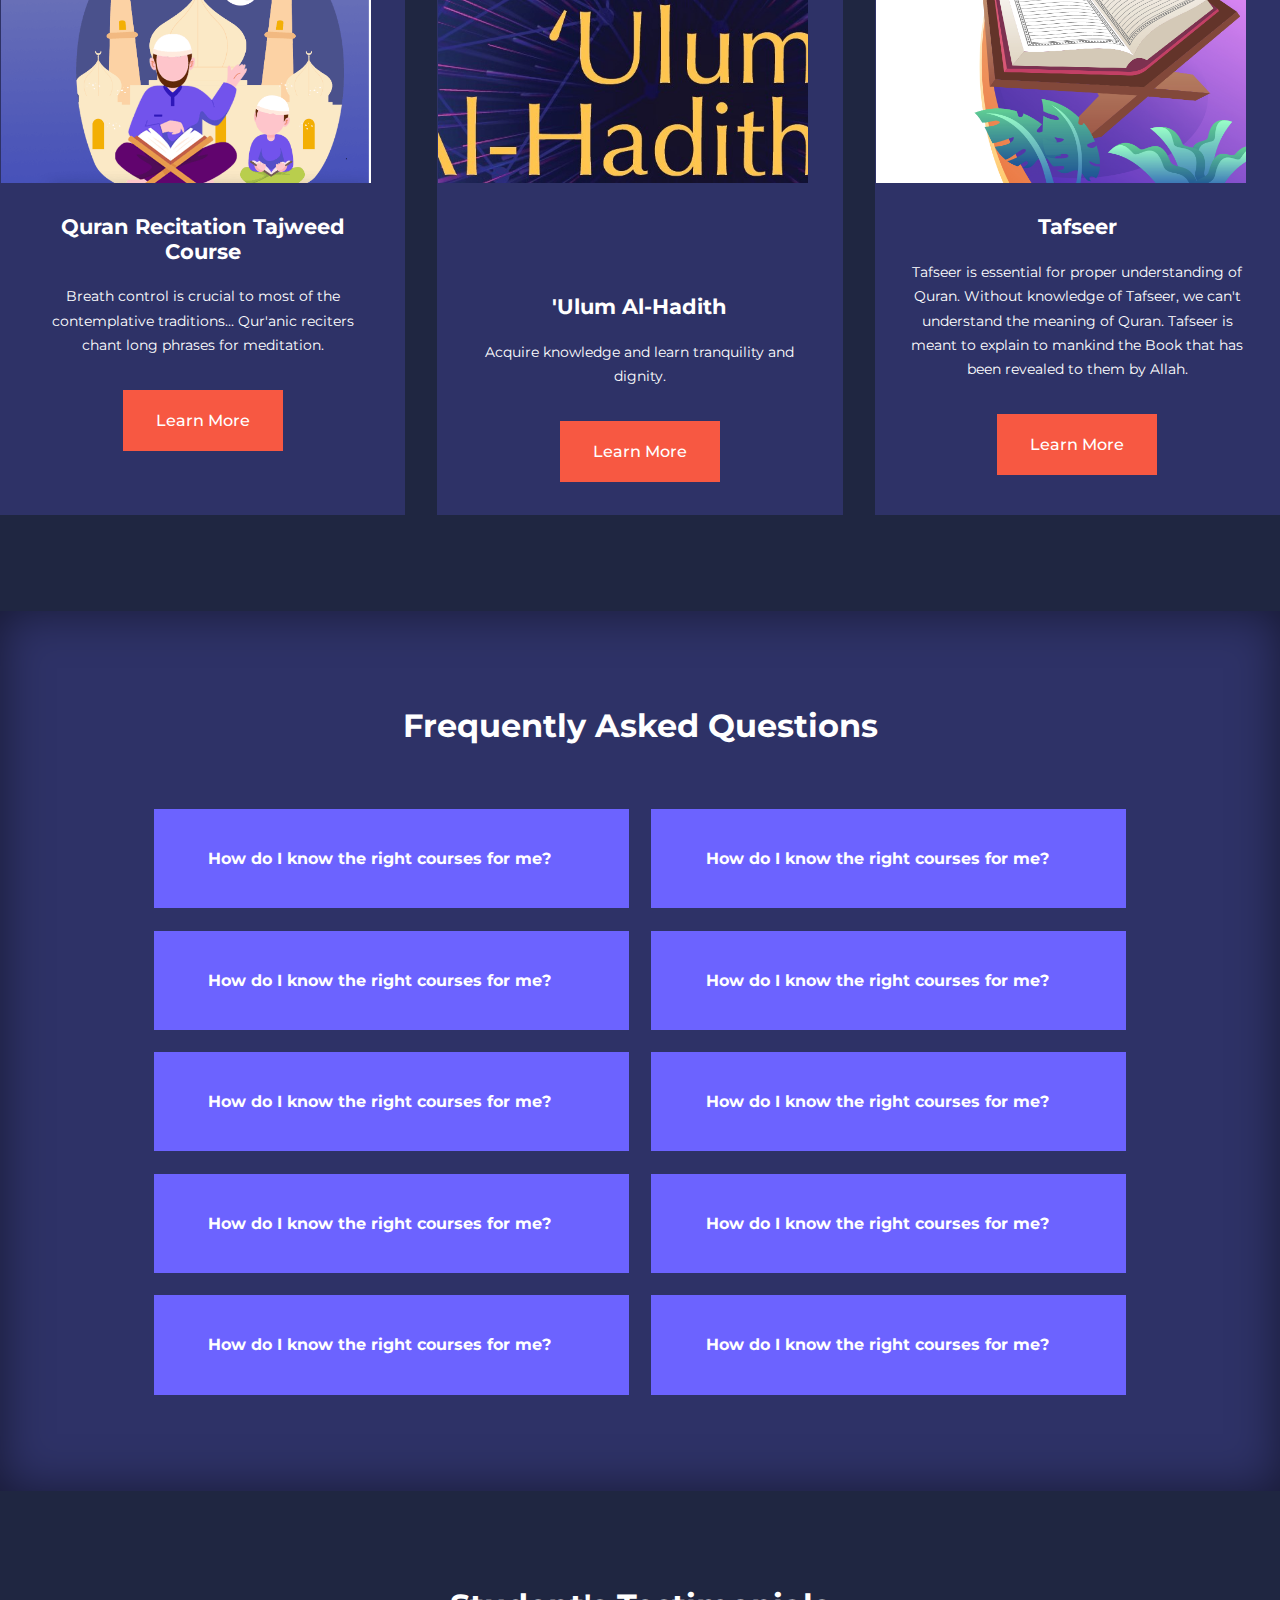
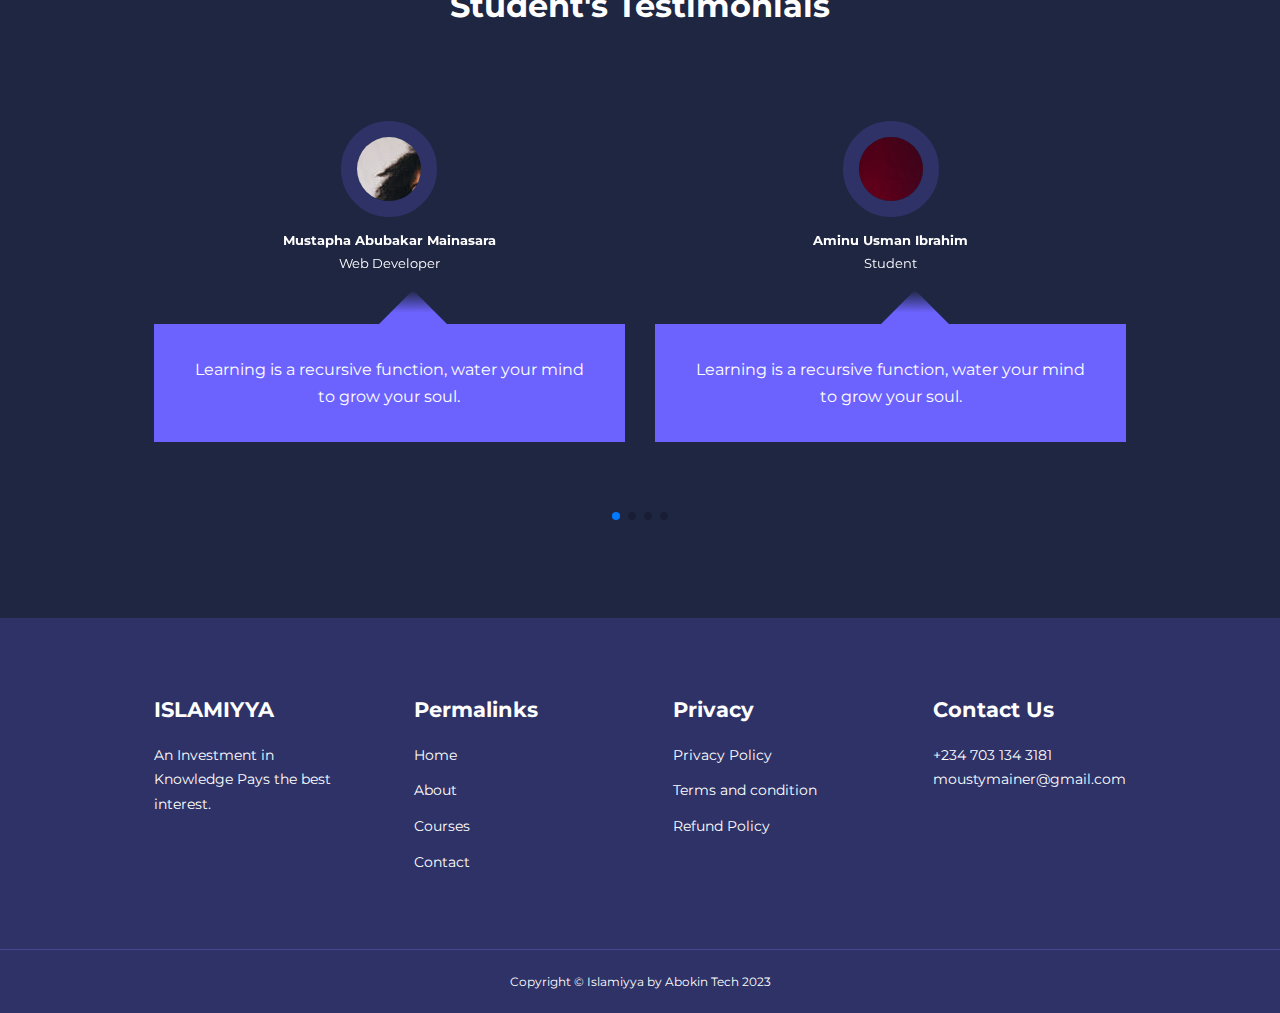
==== commit fb4948ad: "working on nav bar media query" ====
--- a/index.html
+++ b/index.html
@@ -34,11 +34,11 @@
                 <li><a href="courses.html">Courses</a></li>
             </ul>
              <button id="open-menu-btn"><i class="uil uil-list-ui-alt"></i></button>
-             <button id="open-menu-btn"><i class="uil uil-multiply"></i></button>
-
+             <button id="close-menu-btn"><i class="uil uil-multiply"></i></button>
         </div>
     </nav>
 <!-- ==========================END OF NAV BAR========================= -->
+
 
 
 
@@ -60,6 +60,7 @@
     </div>
 </header>
 <!-- =================END OF HEADER====================== -->
+
 
 
 
@@ -113,6 +114,7 @@
 
 
 
+
 <section class="courses">
     <h2>Our Popular Courses</h2>
     <div class="containaner courses__container">
@@ -151,9 +153,12 @@
 <!-- =======================END OF COURSES======================== -->
 
 
+
+
+
 <section class="faqs ">
+    <H2>Frequently Asked Questions</H2>
     <div class="container faqs__container">
-        <H2>Frequently Asked Questions</H2>
         <article class="faq">
             <div class="faq__icon"><i class="uil uil-plus"></i></div>
             <div class="question__answer">
@@ -266,6 +271,9 @@
     </div>
 </section>
 <!-- ==================END OF FAQS================================= -->
+
+
+
 
 
 <section class="container testimonials__container mySwiper">
@@ -338,6 +346,9 @@
     </div>
     <div class="swiper-pagination"></div>
 </section>
+<!-- ====================END OF TESTIMONIALS================================ -->
+
+
 
 
 
@@ -376,10 +387,20 @@
 
         <ul class="footer__socials"></ul>
             <li>
-                <a href="#"><i class="uil uil-facebook-f"></i></a>
+                <a href="#"><i class="uil uil-facebook"></i></a>
             </li>
-        </div>
-
+            <li>
+                <a href="#"><i class="uil uil-twitter"></i></a>
+
+            </li>
+            <li>
+                <a href="#"><i class="uil uil-instagram"></i></a>
+            </li>
+        </div>
+
+    </div>
+    <div class="footer__copyright">
+        <small>Copyright &copy; Islamiyya by <a href="https://portfolio-inky-psi-48.vercel.app/">Abokin Tech </a>2023</small>
     </div>
 </footer>
 
--- a/css/style.css
+++ b/css/style.css
@@ -367,3 +367,139 @@
 }
 
 
+/* ======================FOOTER================================= */
+.footer {
+    background: var(--color-bg1);
+    padding-top: 5rem;
+    font-size: 0.9rem;
+}
+
+.footer__container {
+    display: grid;
+    grid-template-columns: repeat(4, 1fr);
+    gap: 5rem;
+}
+
+.footer__container > div h4 {
+    margin-bottom: 1.2rem;
+}
+
+.footer__1 p {
+    margin: 0 0 2rem;
+}
+
+footer ul li {
+    margin-bottom: 0.7rem;
+}
+
+footer ul li a:hover {
+    text-decoration: underline;
+}
+
+.footer__socials {
+    display: flex;
+    gap: 1rem;
+    font-size: 1.2rem;
+    margin-top: 2rem;
+}
+
+.footer__copyright {
+    text-align: center;
+    margin-top: 4rem;
+    padding: 1.2rem 0;
+    border-top: 1px solid var(--color-bg2);
+}
+
+/* =======================MEDIA QUERIES (TABLETS)========================= */
+
+@media screen and (max-width: 1024px) {
+    .container {
+        width: var(--container-width-md);
+        
+    }
+
+    h1 {
+        font-size: 2.2rem;
+    }
+
+    h2 {
+        font-size: 1.7rem;
+    }
+    
+    h3 {
+        font-size: 1.4rem;
+    }
+
+    h4 {
+        font-size: 1.2rem;
+    }
+
+    /* ==================NAV BAR===================== */
+    nav button {
+        display: inline-block;
+        background: transparent;
+        font-size: 1.8rem;
+        color: var(--color-white);
+        cursor: pointer;
+    }
+
+    nav button#close-menu-btn {
+        display: none;
+    }
+
+    .nav__menu {
+        position: fixed;
+        top: 5rem;
+        right: 5%;
+        height: fit-content;
+        width: 18rem;
+        flex-direction: column;
+        gap: 0;
+        display: none;
+    }  
+
+    .nav__menu li {
+        width: 100%;
+        height: 5.8rem;
+        animation: animateNavItems 400ms linear forwards;
+        transform-origin: top right;
+        opacity: 0;
+    }
+
+    .nav__menu li:nth-child(2) {
+        animation-delay: 200ms;
+    }
+
+    .nav__menu li:nth-child(3) {
+        animation-delay: 400ms;
+    }
+
+    .nav__menu li:nth-child(4) {
+        animation-delay: 600ms;
+    }
+
+    @keyframes animateNavItems {
+        0% {
+            transform: rotateZ(-90deg) rotateX(90deg) scale(0.1);
+        }
+
+        100% {
+            transform: rotateZ(0)  rotateX(0) scale(1);
+            opacity: 1;
+        }
+    }
+
+    .nav__menu li a {
+        background: var(--color-primary);
+        box-shadow: -4rem 6rem 10rem rgba(0, 0, 0, 0.6);
+        width: 100%;
+        height: 100%;
+        display: grid;
+        place-items: center;
+    }
+
+    .nav__menu li a:hover {
+        background: var(--color-bg2);
+        color: var(--color-white);
+    }
+}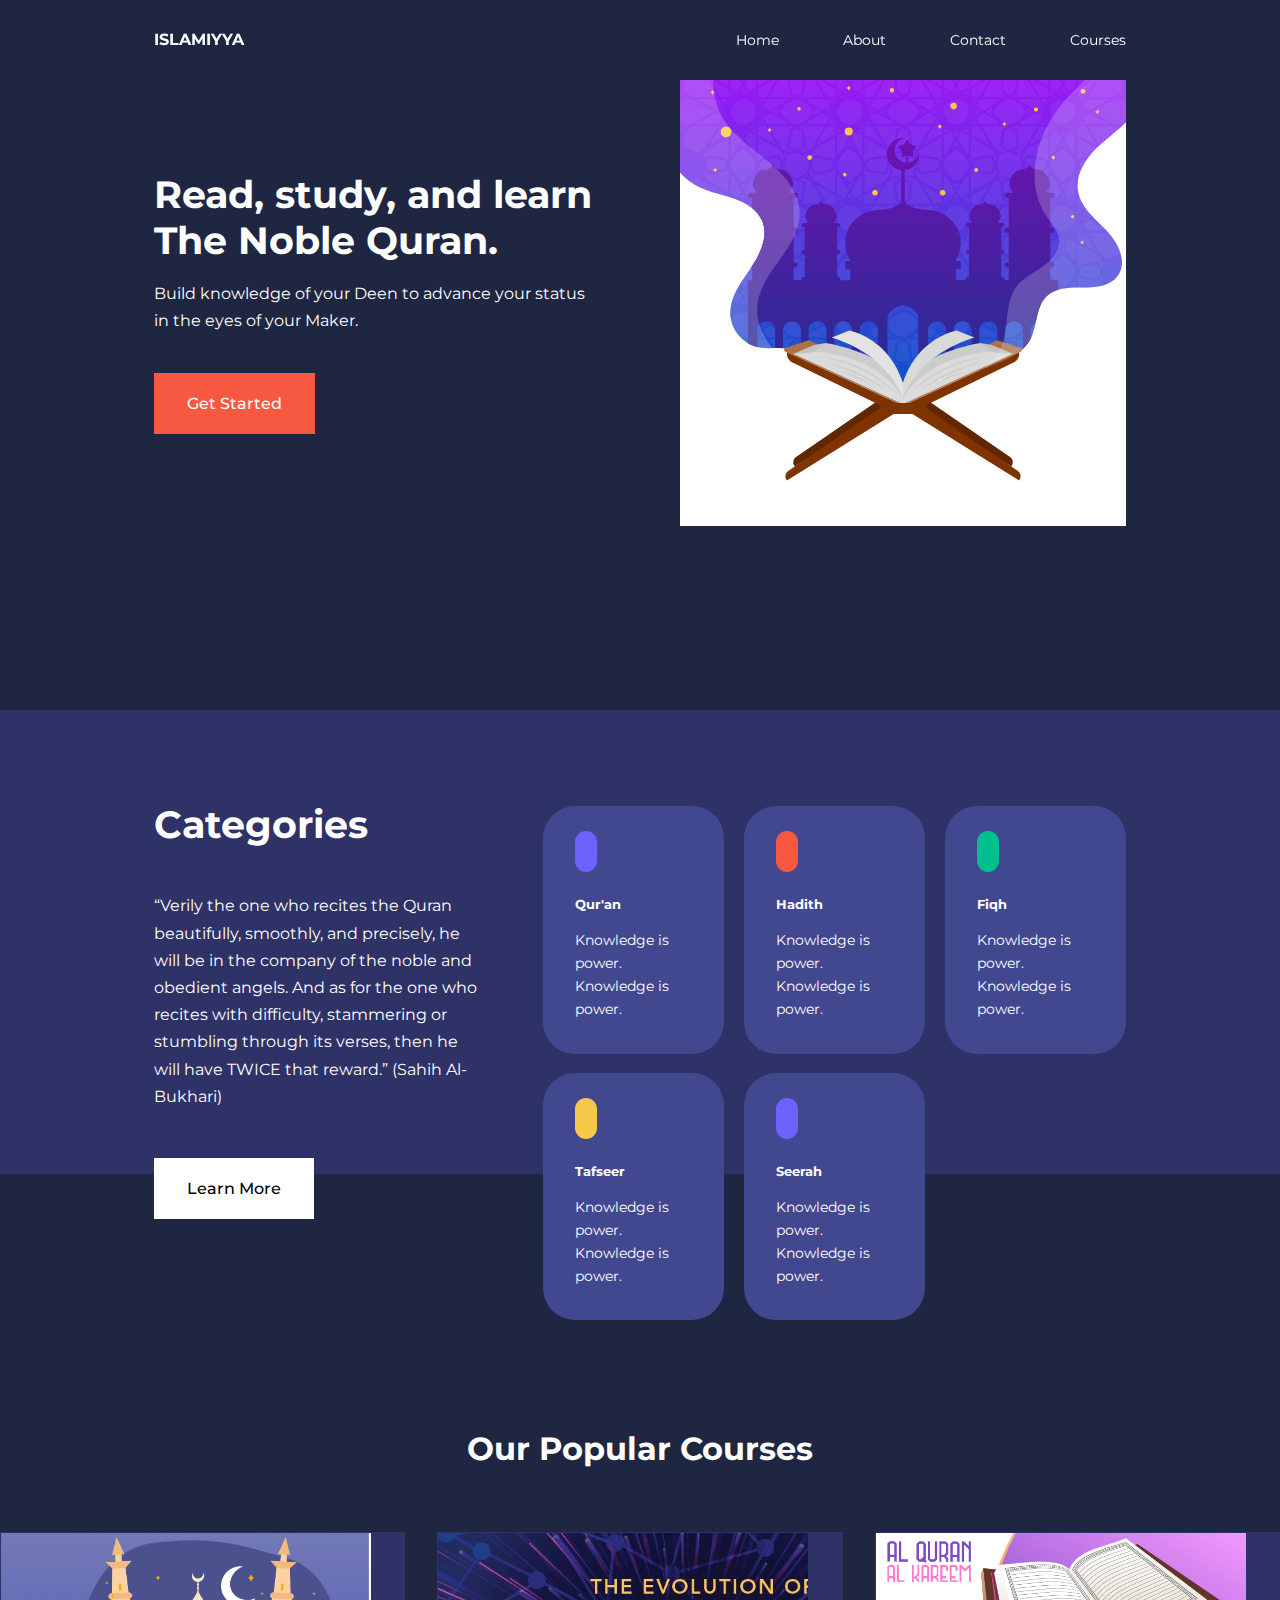
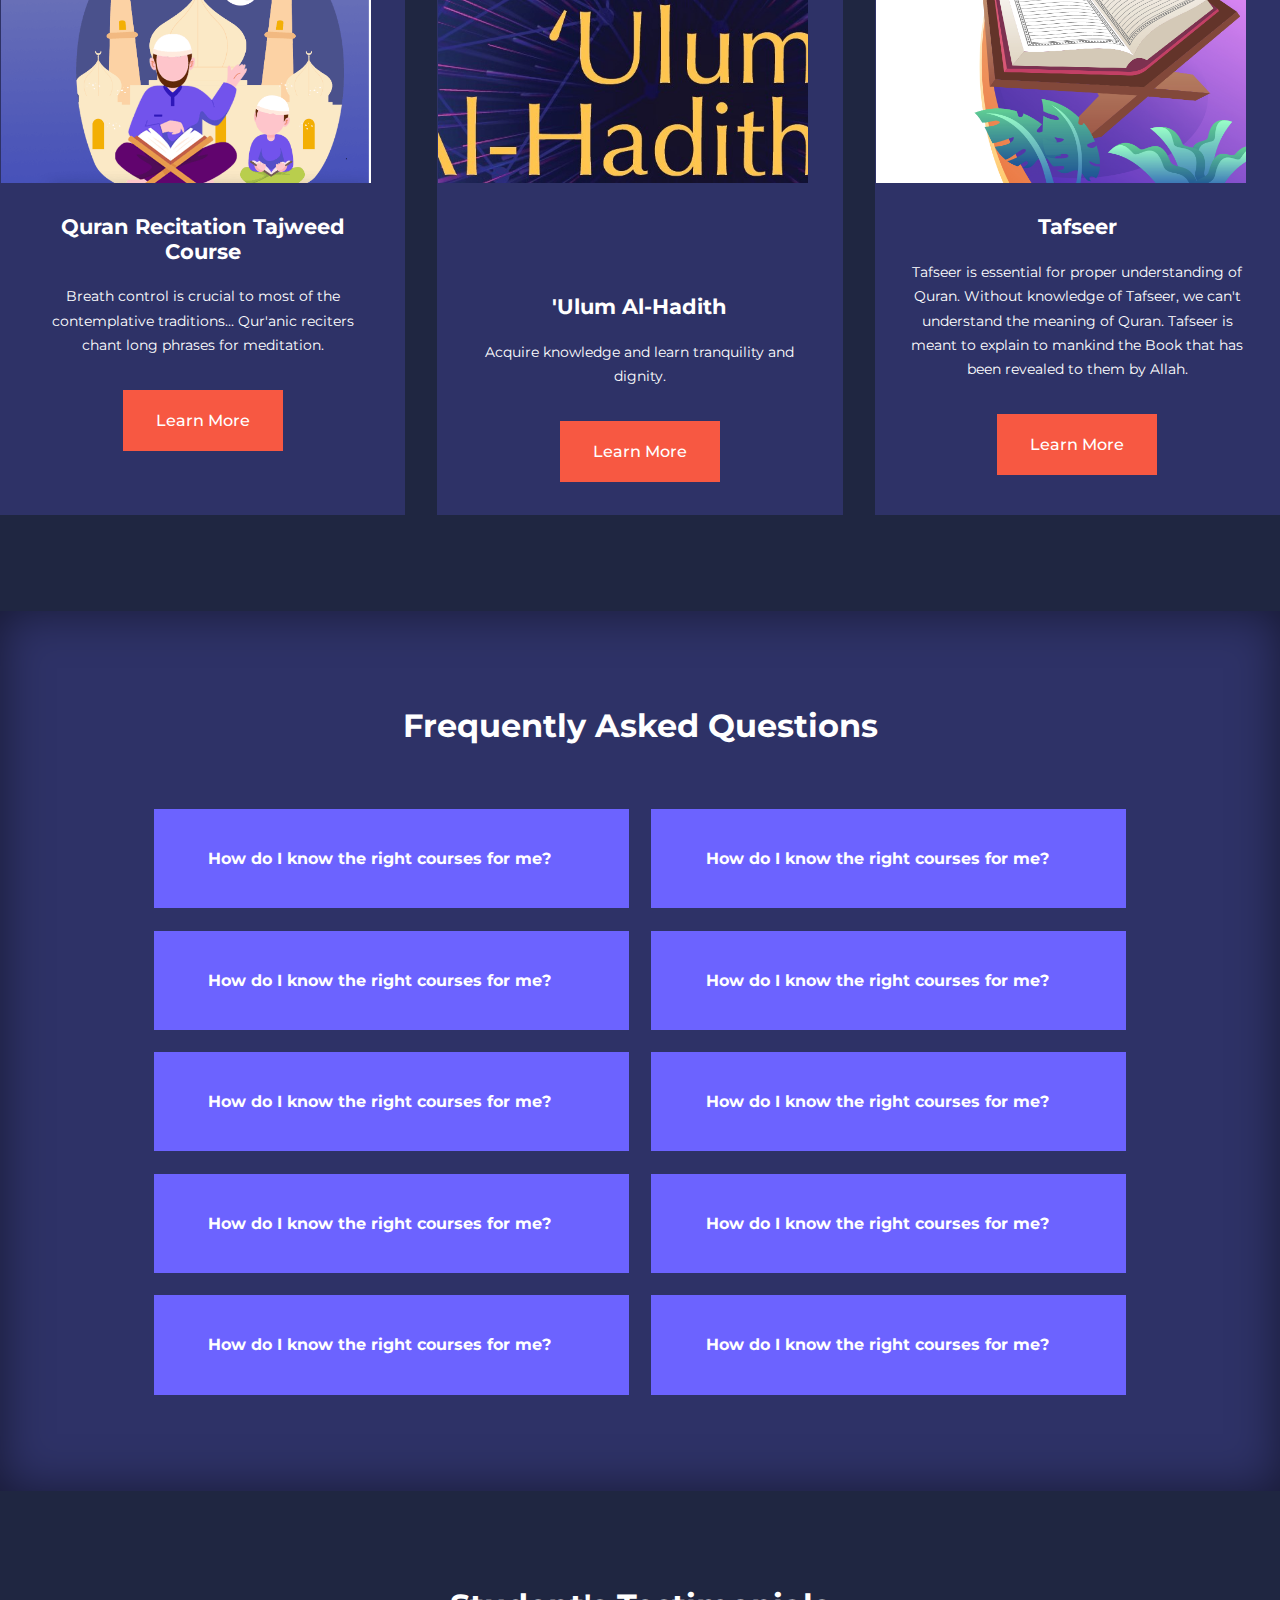
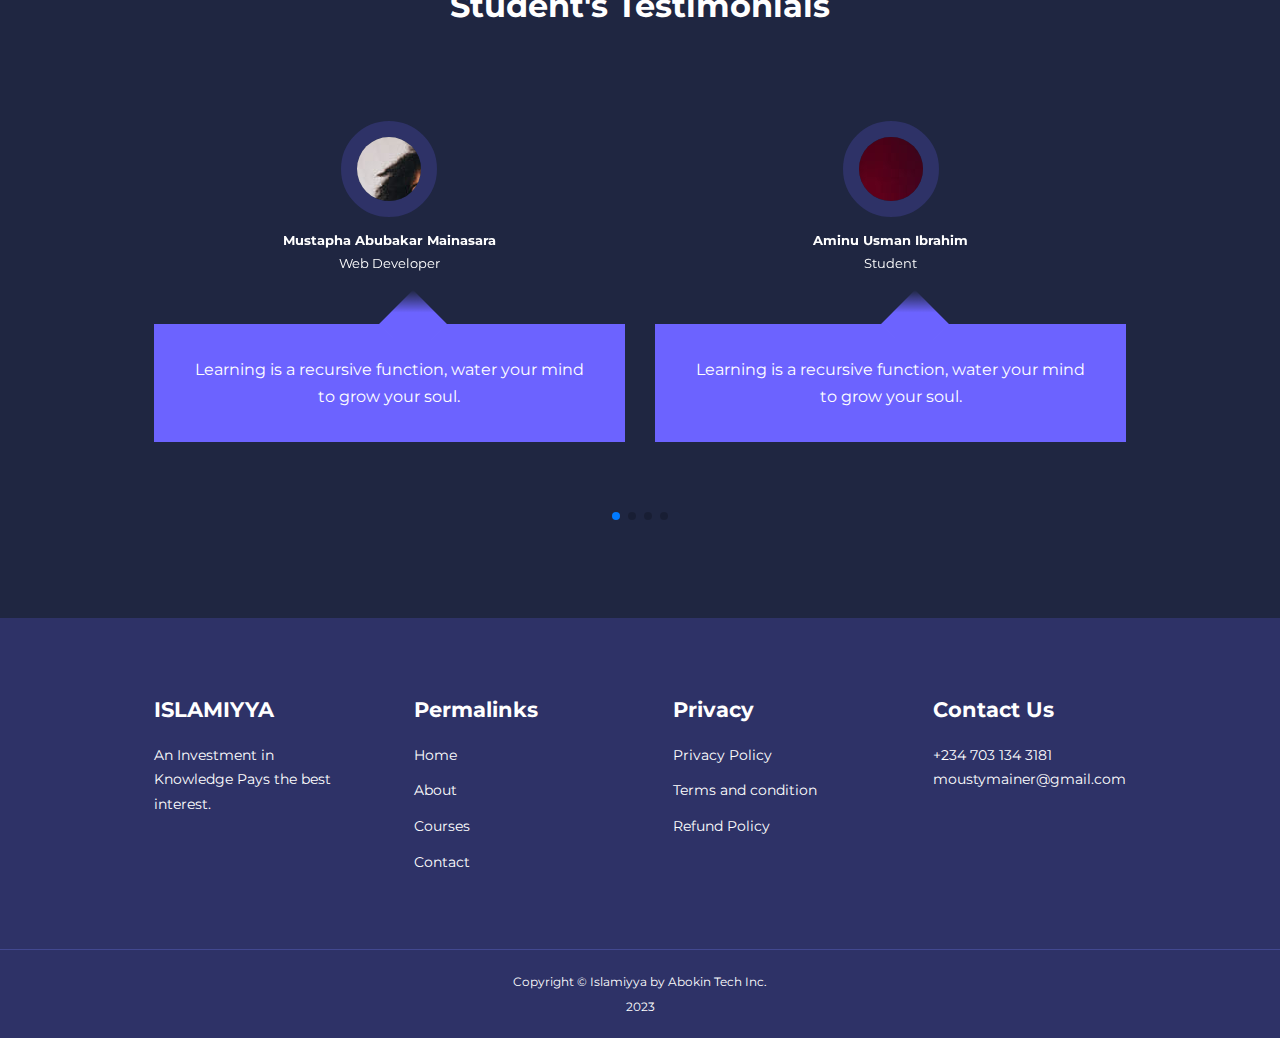
==== commit f95a2fd3: "working on media queries!" ====
--- a/index.html
+++ b/index.html
@@ -132,11 +132,11 @@
             <div class="course__image">
                 <img src="./images/course2.jpg" width="370" height="250" />
             </div>
-           <div class="course__info">
+        <div class="course__info">
             <h4>'Ulum Al-Hadith</h4>
             <p>Acquire knowledge and learn tranquility and dignity.</p>
             <a href="courses.html" class="btn btn-primary">Learn More</a>
-           </div>
+        </div>
         </article>
         <article class="course">
             <div class="course__image">
@@ -336,7 +336,7 @@
                 <img src="./images/avatar5.jpg">
             </div>
             <div class="testimonial__info">
-                <h5>Mustapha Abubakar Mainasara</h5>
+                <h5>Safiyya Umar</h5>
                 <small>Student</small>
                 <div class="testimonial__body">
                     <p>Learning is a recursive function, water your mind to grow your soul.</p>
@@ -400,7 +400,7 @@
 
     </div>
     <div class="footer__copyright">
-        <small>Copyright &copy; Islamiyya by <a href="https://portfolio-inky-psi-48.vercel.app/">Abokin Tech </a>2023</small>
+        <small>Copyright &copy; Islamiyya by <a href="https://portfolio-inky-psi-48.vercel.app/">Abokin Tech Inc. <br></a>2023</small>
     </div>
 </footer>
 
--- a/css/style.css
+++ b/css/style.css
@@ -502,4 +502,125 @@
         background: var(--color-bg2);
         color: var(--color-white);
     }
-}+
+        /* ==================HEADER===================== */
+    header {
+        height: 62vh;
+        margin-bottom: 4rem;
+    }
+
+    .header__container {
+        gap: 0;
+        padding-bottom: 3rem;
+    }
+
+        /* ==================CATEGPRIES===================== */
+    .categories {
+        height: auto;
+    }
+
+    .categories__container {
+        grid-template-columns: 1fr;
+        gap: 3rem;
+    }
+
+    .categories__left {
+        margin-right: 0;
+    }
+
+        /* ==================POPULAR COURSES===================== */
+    .courses {
+        margin: auto;
+    }
+
+    .courses__container {
+       grid-template-columns: 1fr 1fr;
+    }
+
+
+        /* ==================FAQ===================== */
+    .faqs__container {
+        grid-template-columns: 1fr;
+    }
+
+    .faq {
+        padding: 1.5rem;
+    }
+
+
+        /* ==================FOOTER===================== */
+    .footer__container {
+        grid-template-columns: 1fr 1fr;
+
+    }
+}
+
+        /* ==================MEDIA QUERIES (PHONES)===================== */
+    @media 	screen and (max-width: 600px) {
+        .container {
+            width: var(--container-width-sm);;
+        }
+
+        /* ==================NAV BAR===================== */
+        .nav__menu {
+            right: 3%;
+        }
+
+         /* ==================FOOTER===================== */
+        header {
+            height: 100vh;
+            grid-template-columns: 1fr;
+            text-align: center;
+            margin-top: 0;
+        }
+
+
+        .header__left p {
+            margin-bottom: 1.3rem;
+        }
+
+         /* ==================CATEGORIES===================== */
+        .categories__container {
+            grid-template-columns: 1fr 1fr;
+            gap: 0.7rem;
+        }
+
+        .category {
+            padding: 1rem;
+            border-radius: 1rem;
+        }
+
+        .category__icon {
+            margin-top: 4px;
+            display: inline-block;
+        }
+
+        /* ==================POPULAR COURSES===================== */
+        .courses__container {
+            grid-template-columns: 1fr;
+        }
+
+        /* ==================TESTIMONIALS===================== */
+        .testimonial__body {
+            padding: 1.2rem;
+        }
+
+        /* ==================FOOTER===================== */
+        .footer__container {
+            grid-template-columns: 1fr;
+            text-align: center;
+            gap: 2rem;
+        }
+        
+        /* ==================FOOTER===================== */
+        .footer__1 p {
+            margin: 1rem auto;
+        }
+
+        .footer__socials {
+            justify-content: center;
+        }
+    }
+
+
+
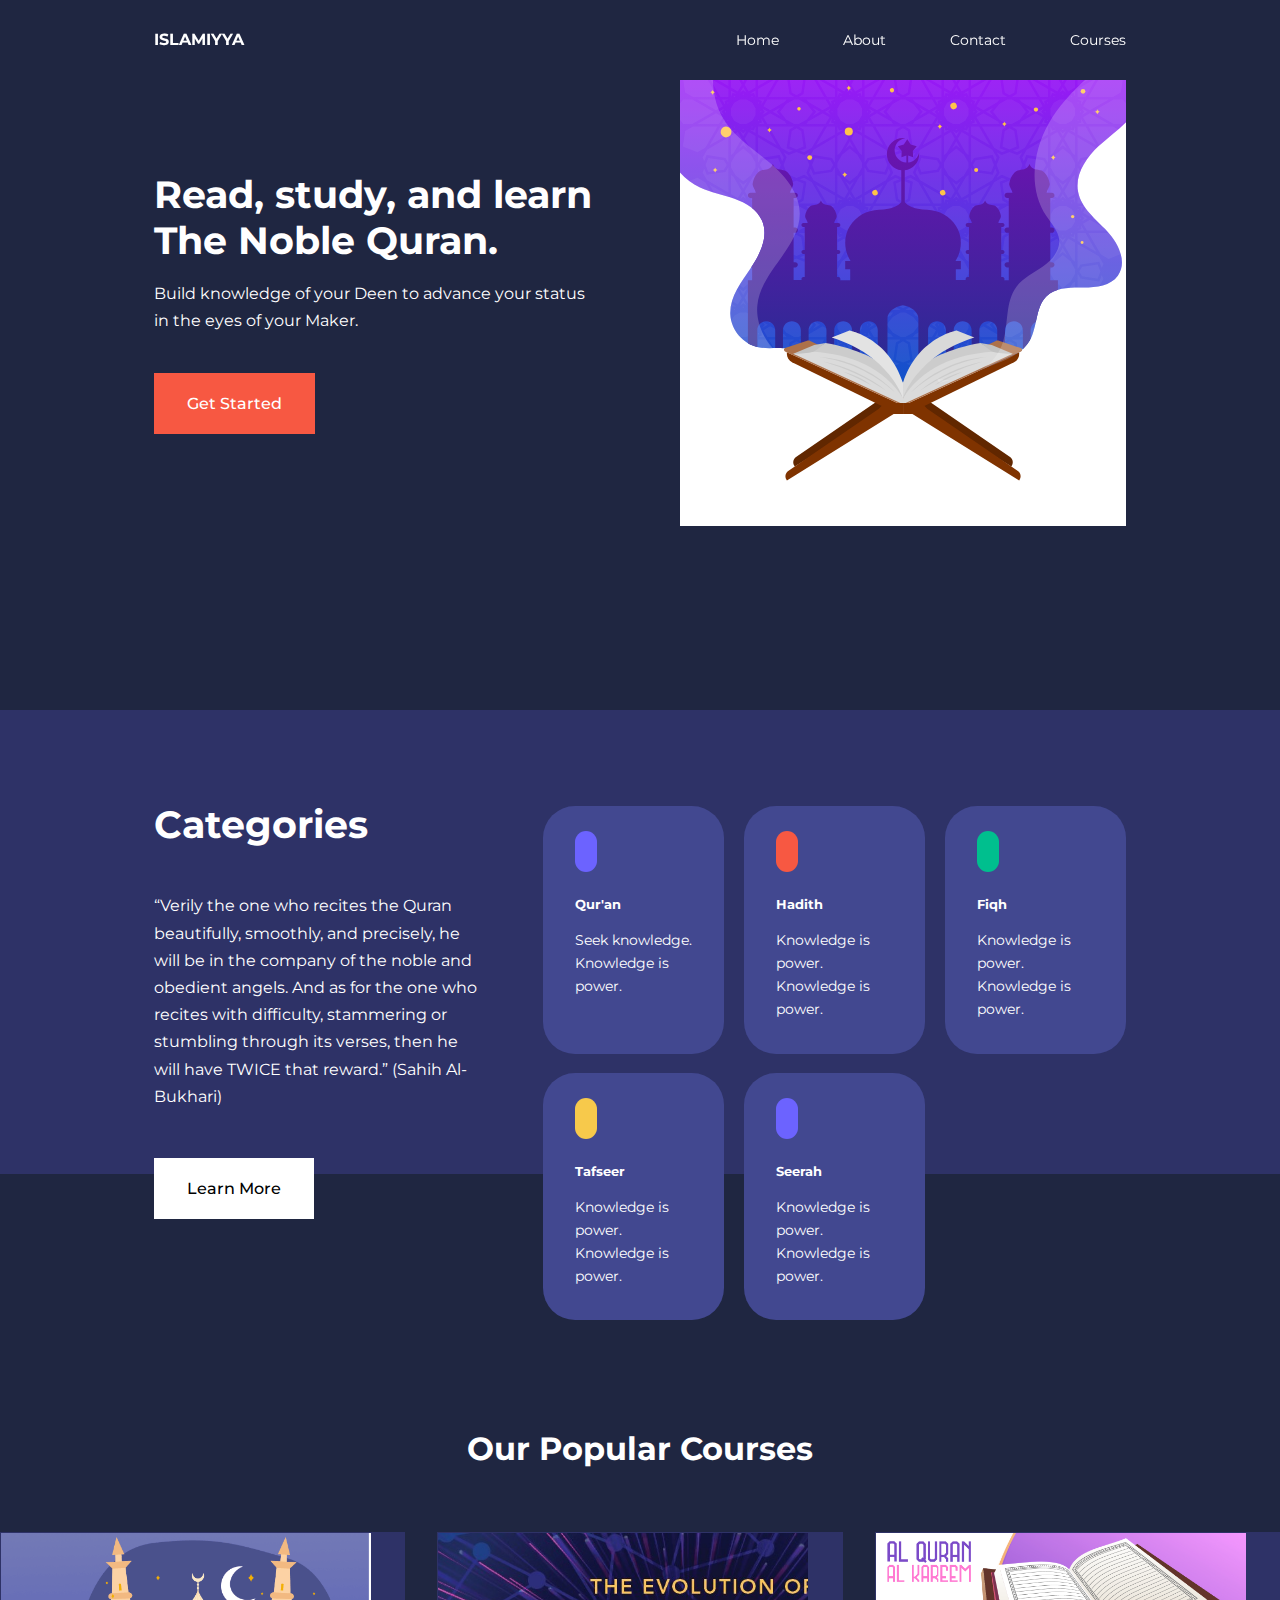
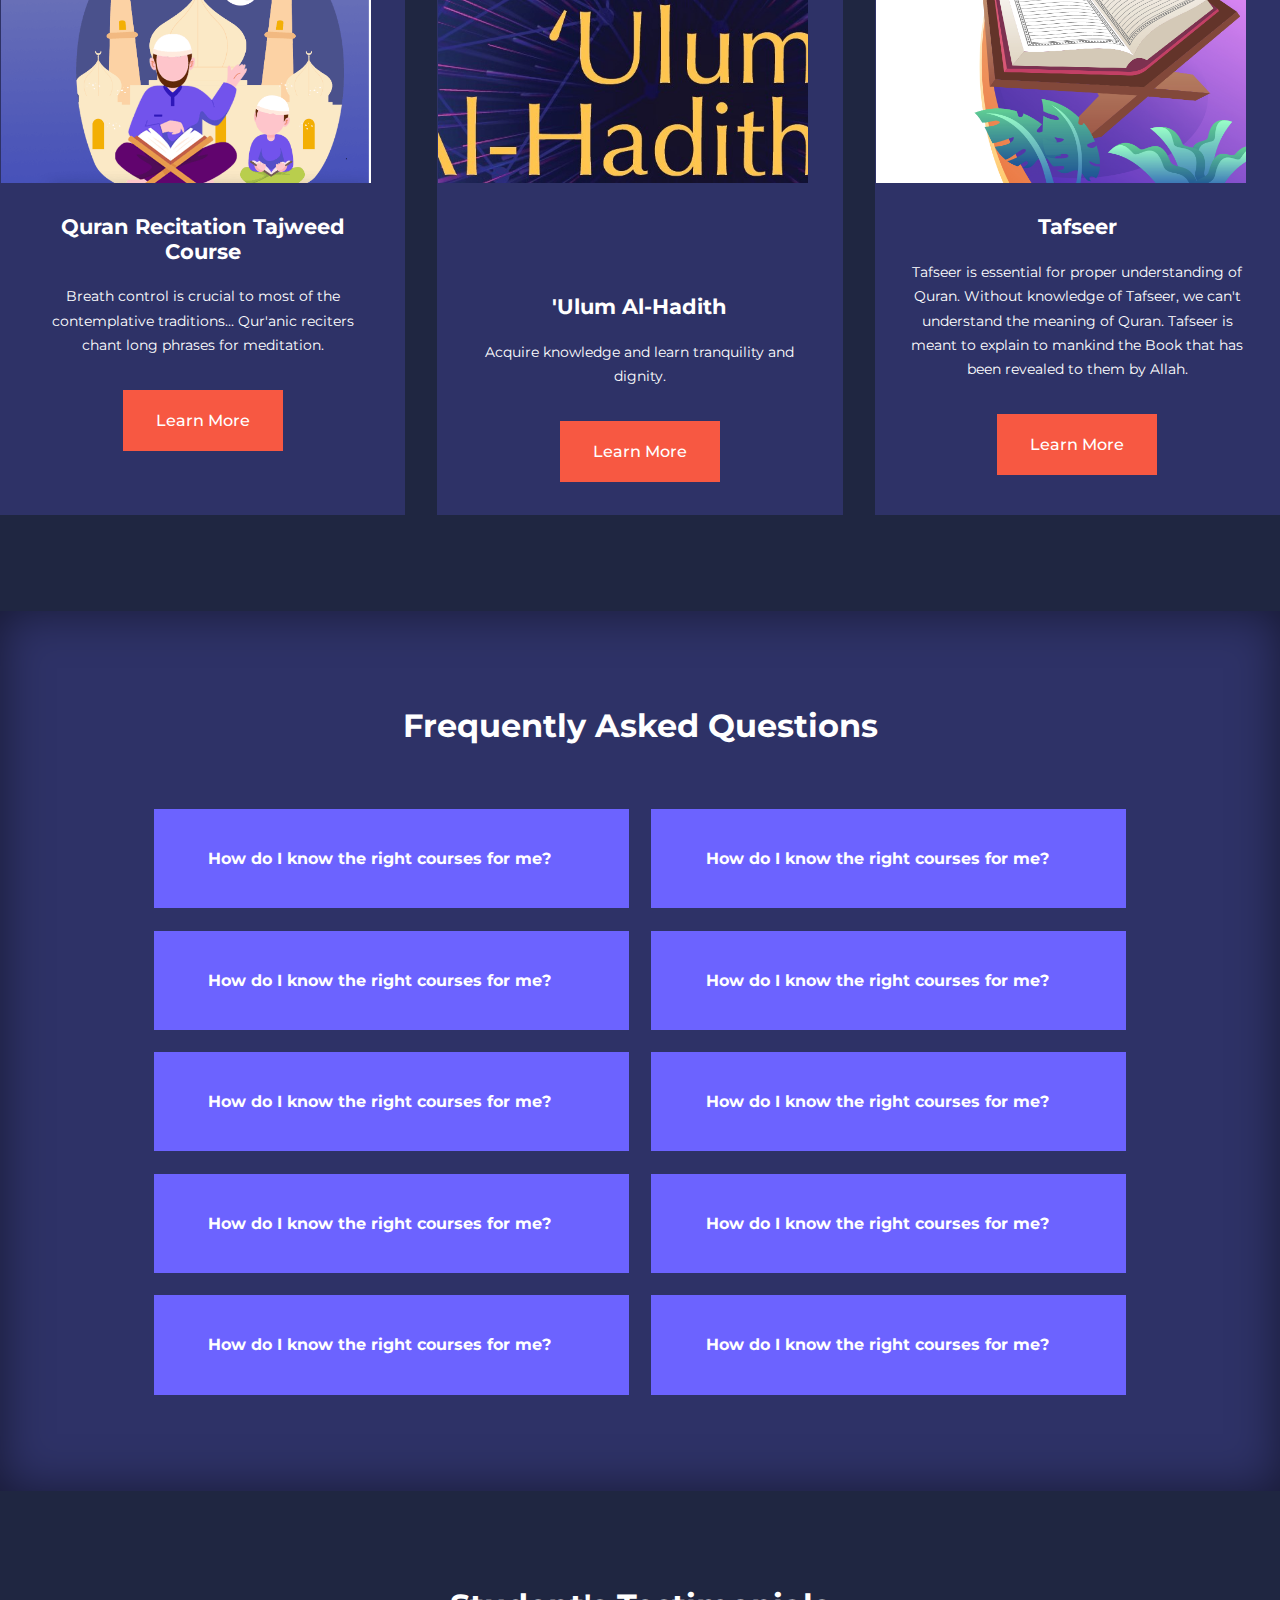
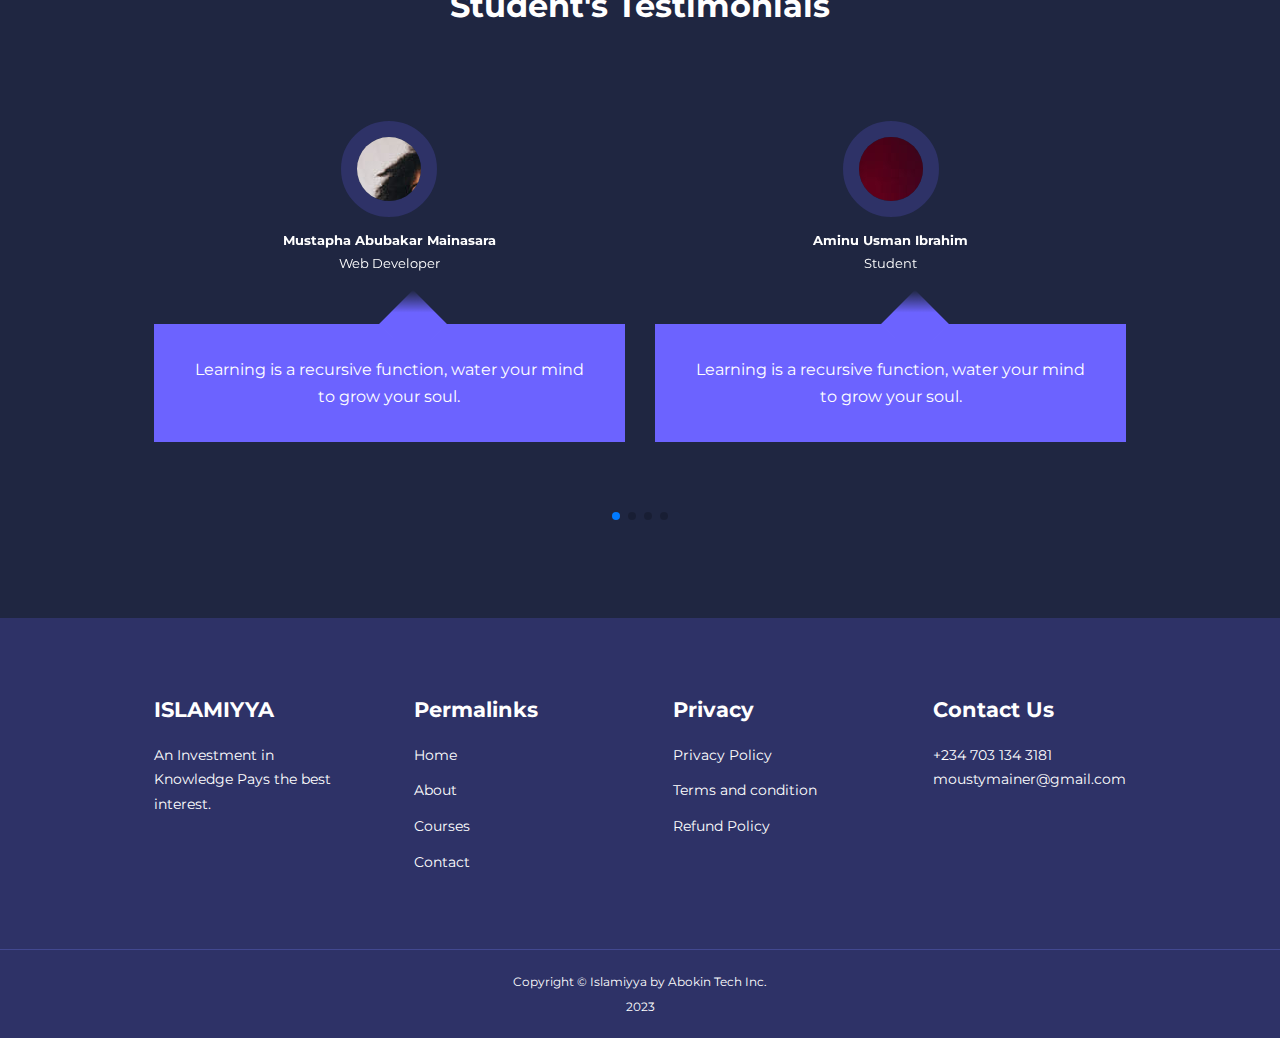
==== commit 7eb38f9d: "update info" ====
--- a/index.html
+++ b/index.html
@@ -80,7 +80,7 @@
             <article class="category">
                 <span class="category__icon"><i class="uil uil-book-open"></i></span>
                     <h5>Qur'an</h5>
-                    <p>Knowledge is power. Knowledge is power.</p>
+                    <p>Seek knowledge. Knowledge is power.</p>
             </article>
 
             <article class="category">
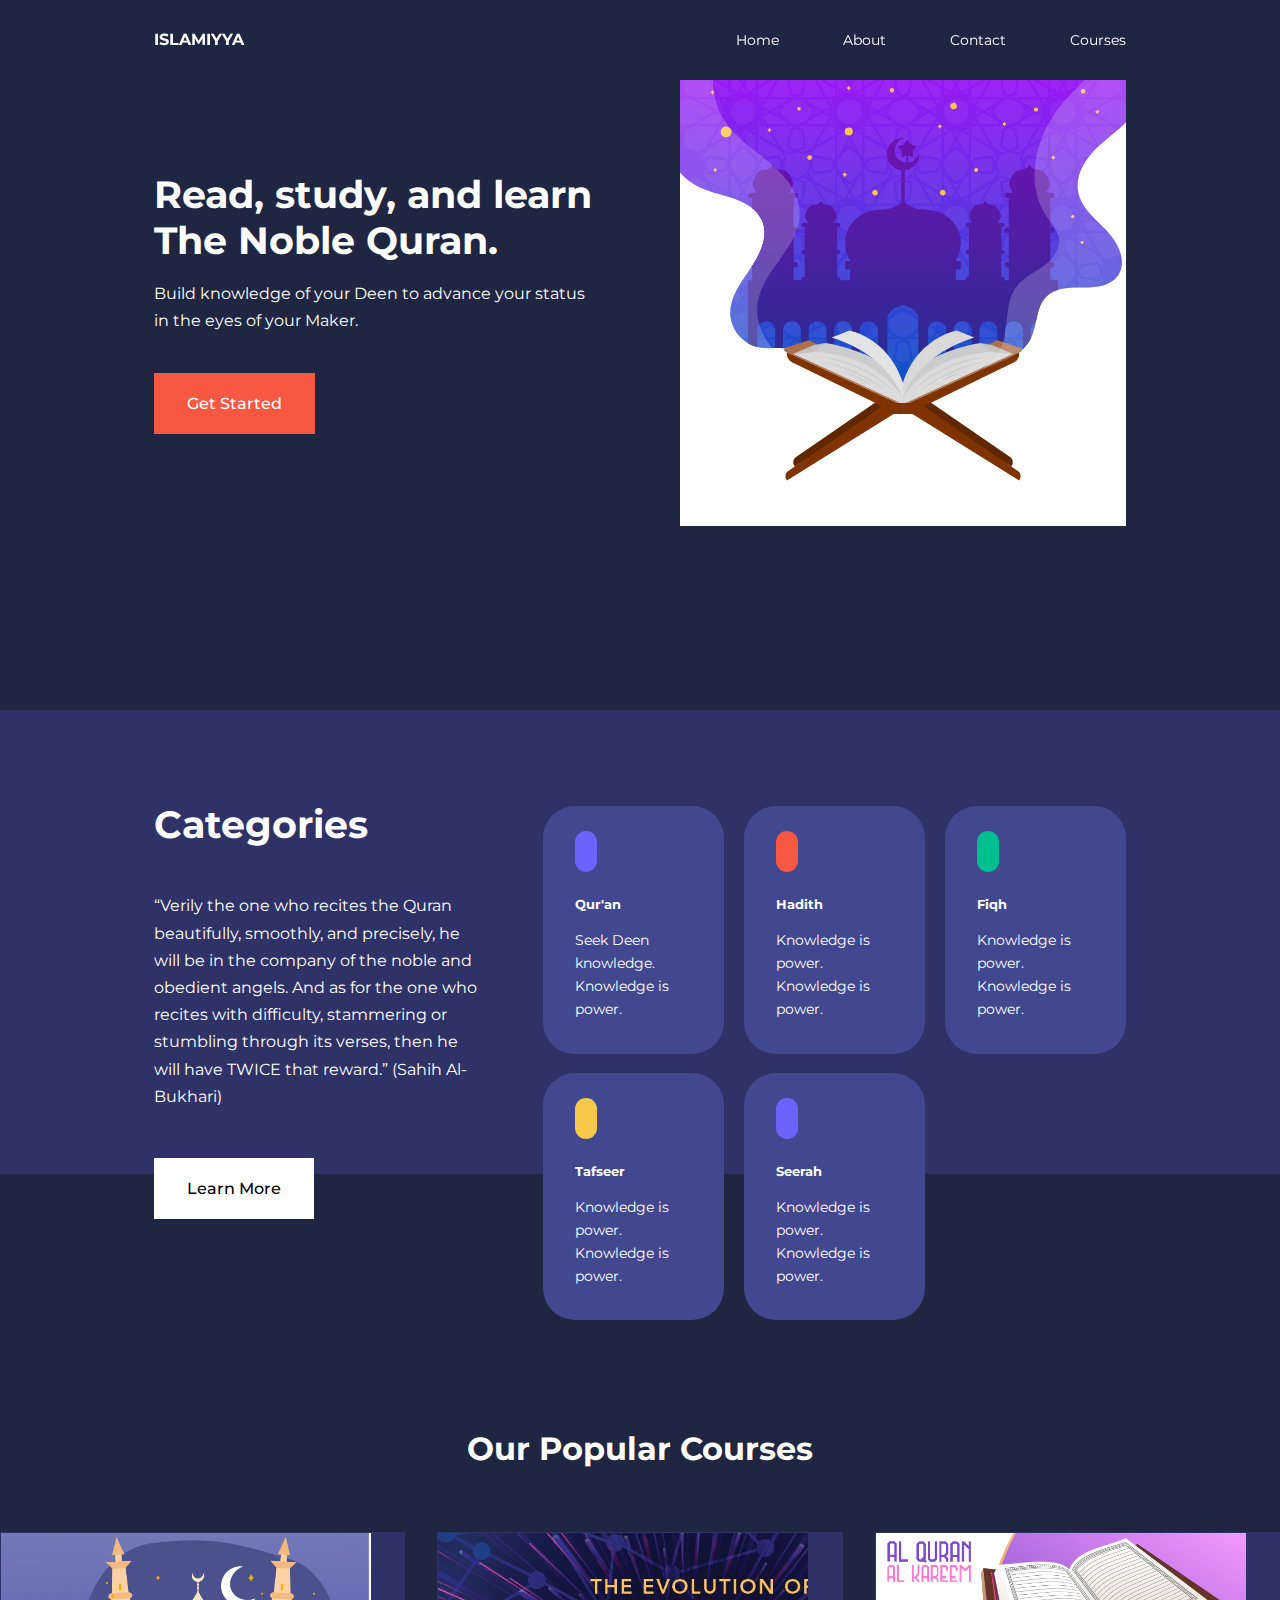
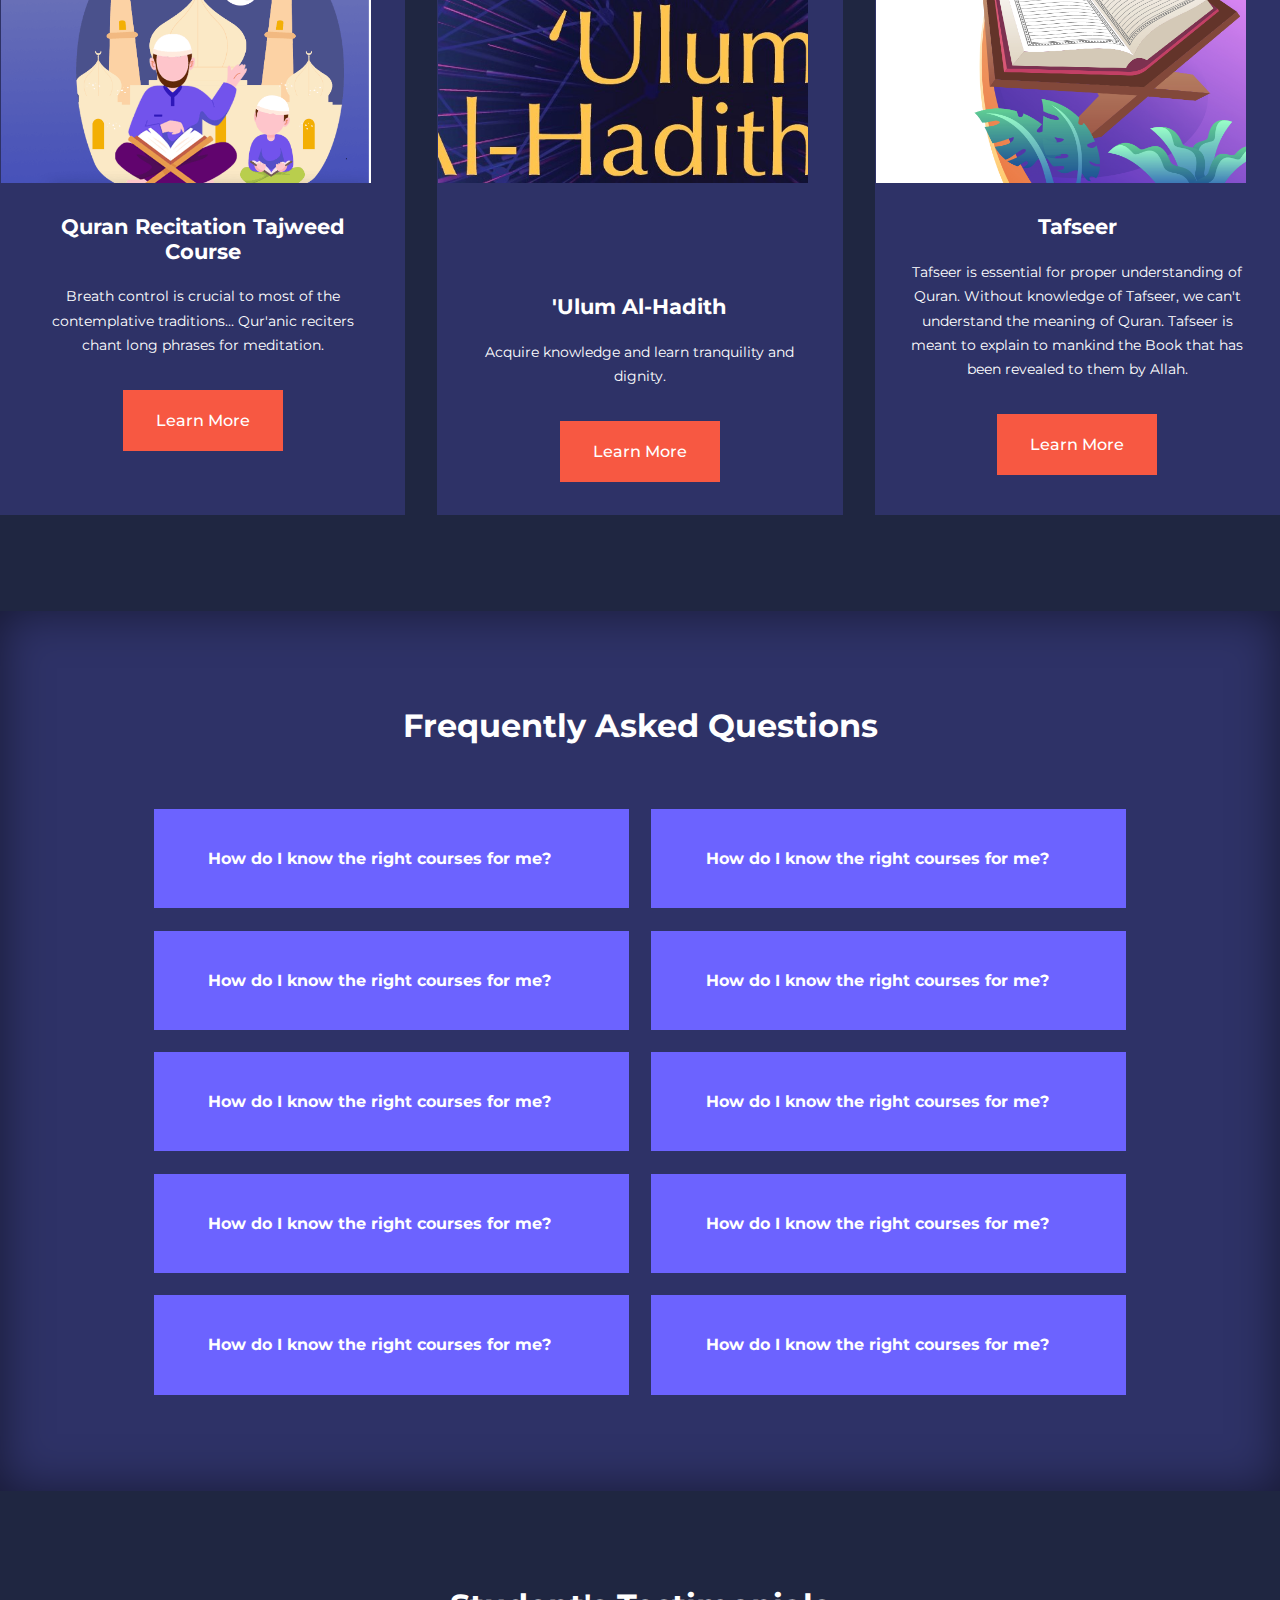
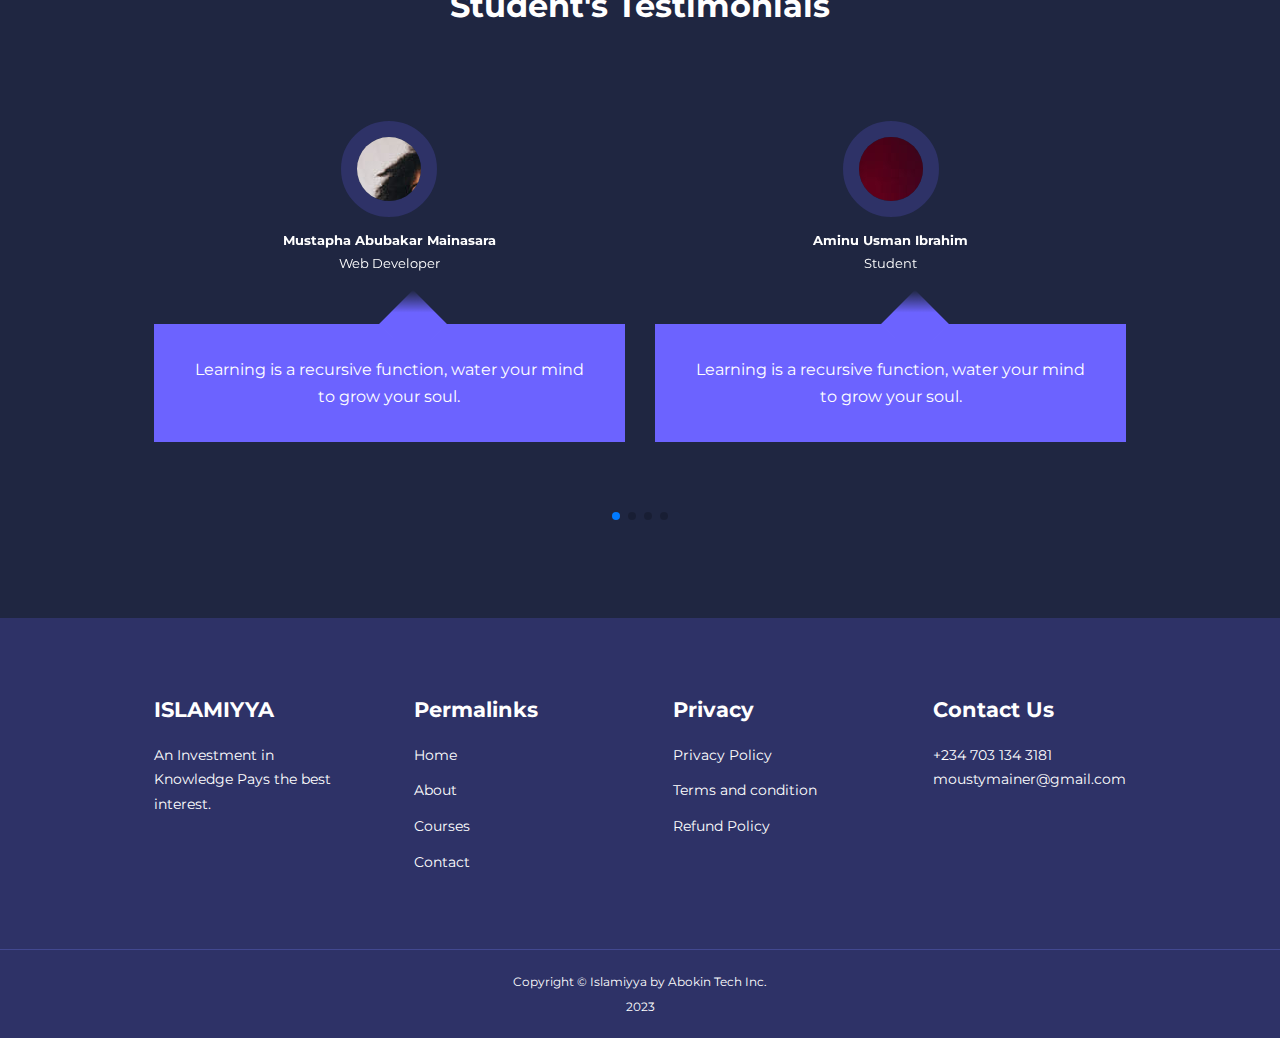
==== commit 3aa9e4af: "Better to fail 99 times out a 100." ====
--- a/index.html
+++ b/index.html
@@ -80,7 +80,7 @@
             <article class="category">
                 <span class="category__icon"><i class="uil uil-book-open"></i></span>
                     <h5>Qur'an</h5>
-                    <p>Seek knowledge. Knowledge is power.</p>
+                    <p>Seek Deen knowledge. Knowledge is power.</p>
             </article>
 
             <article class="category">
